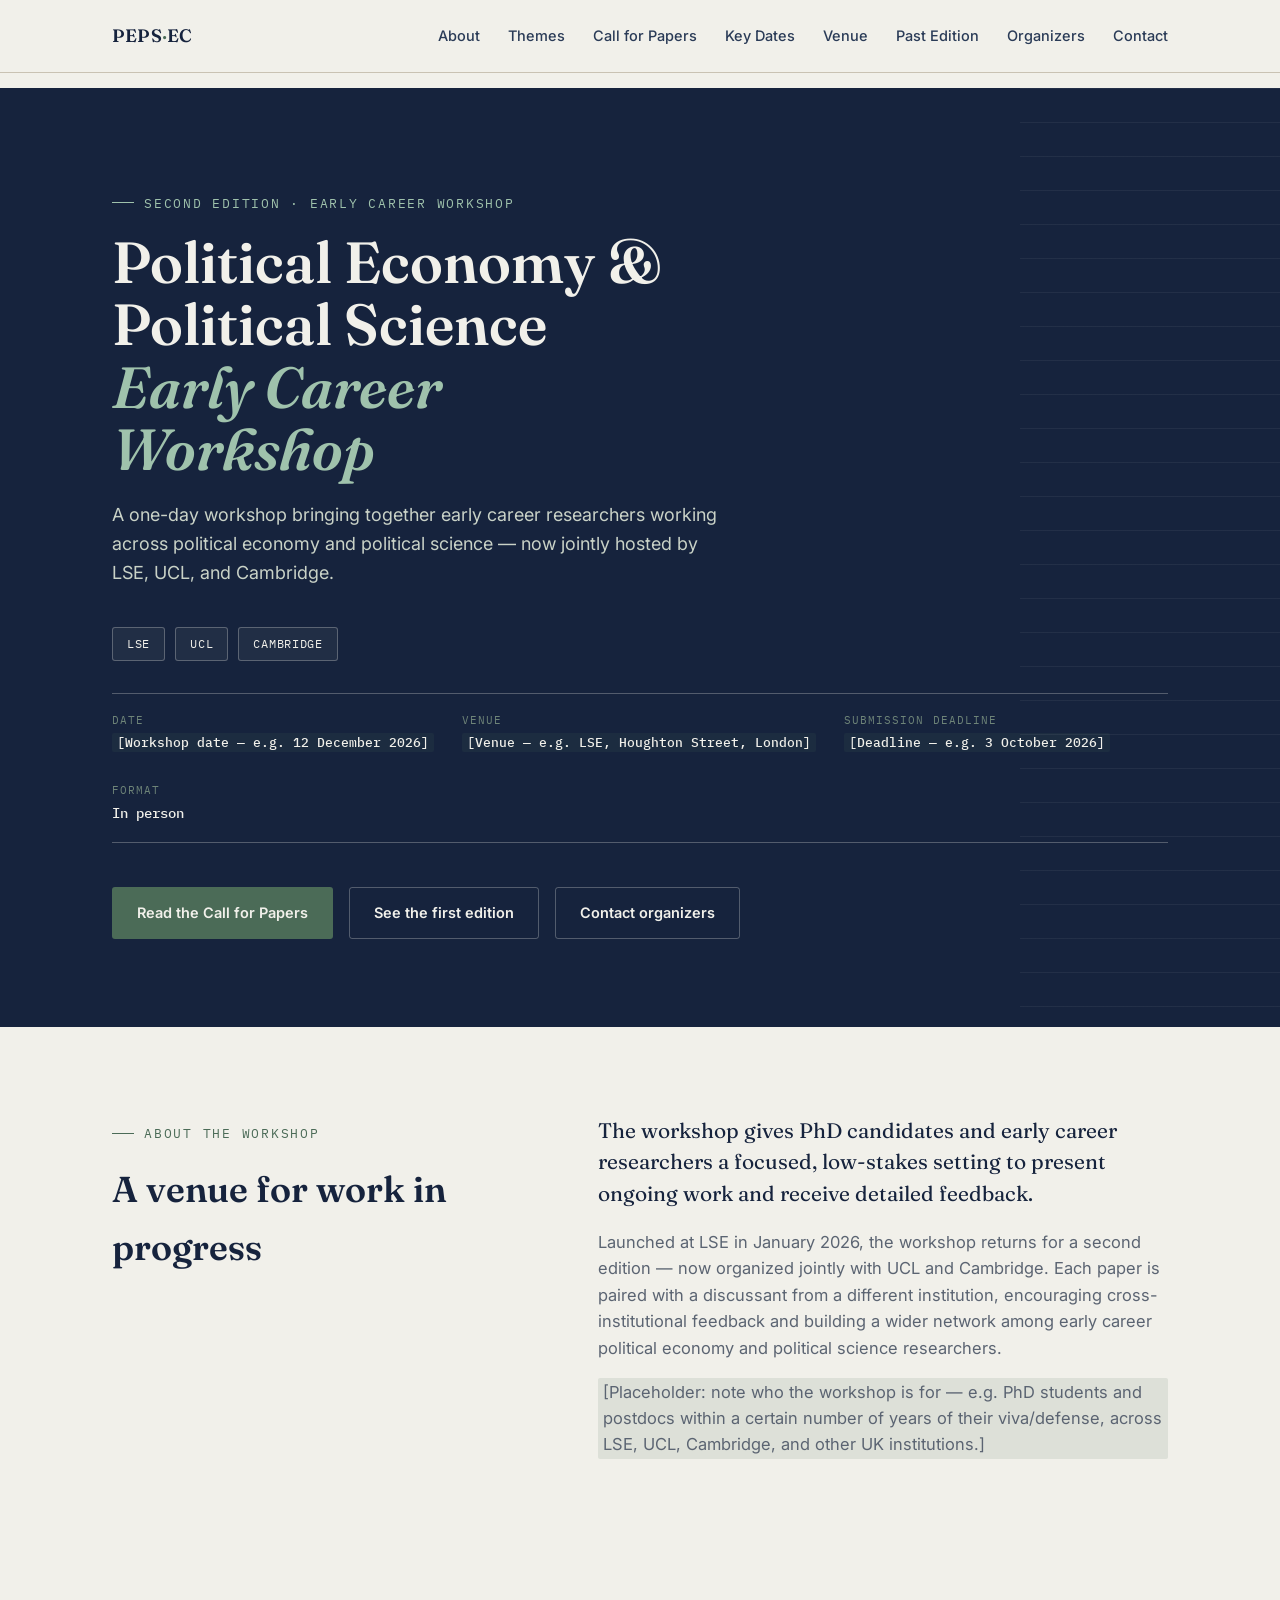
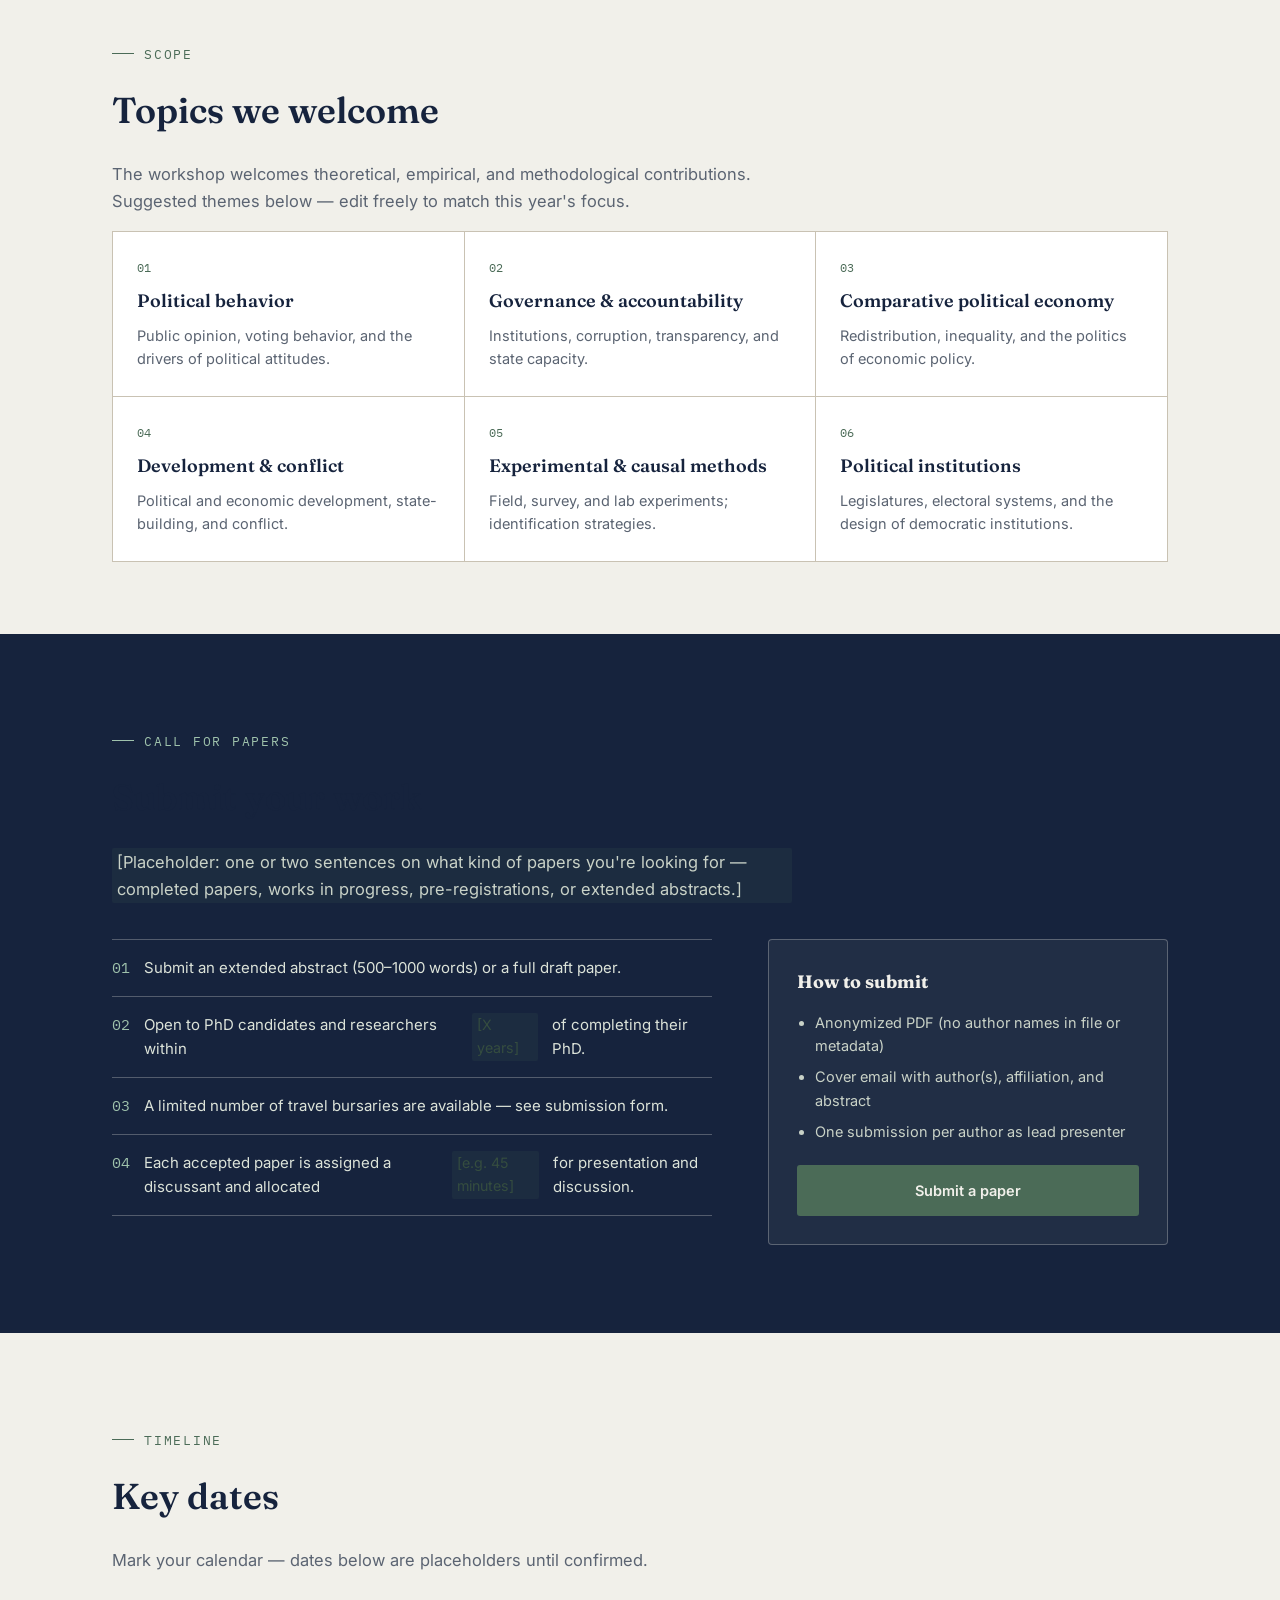
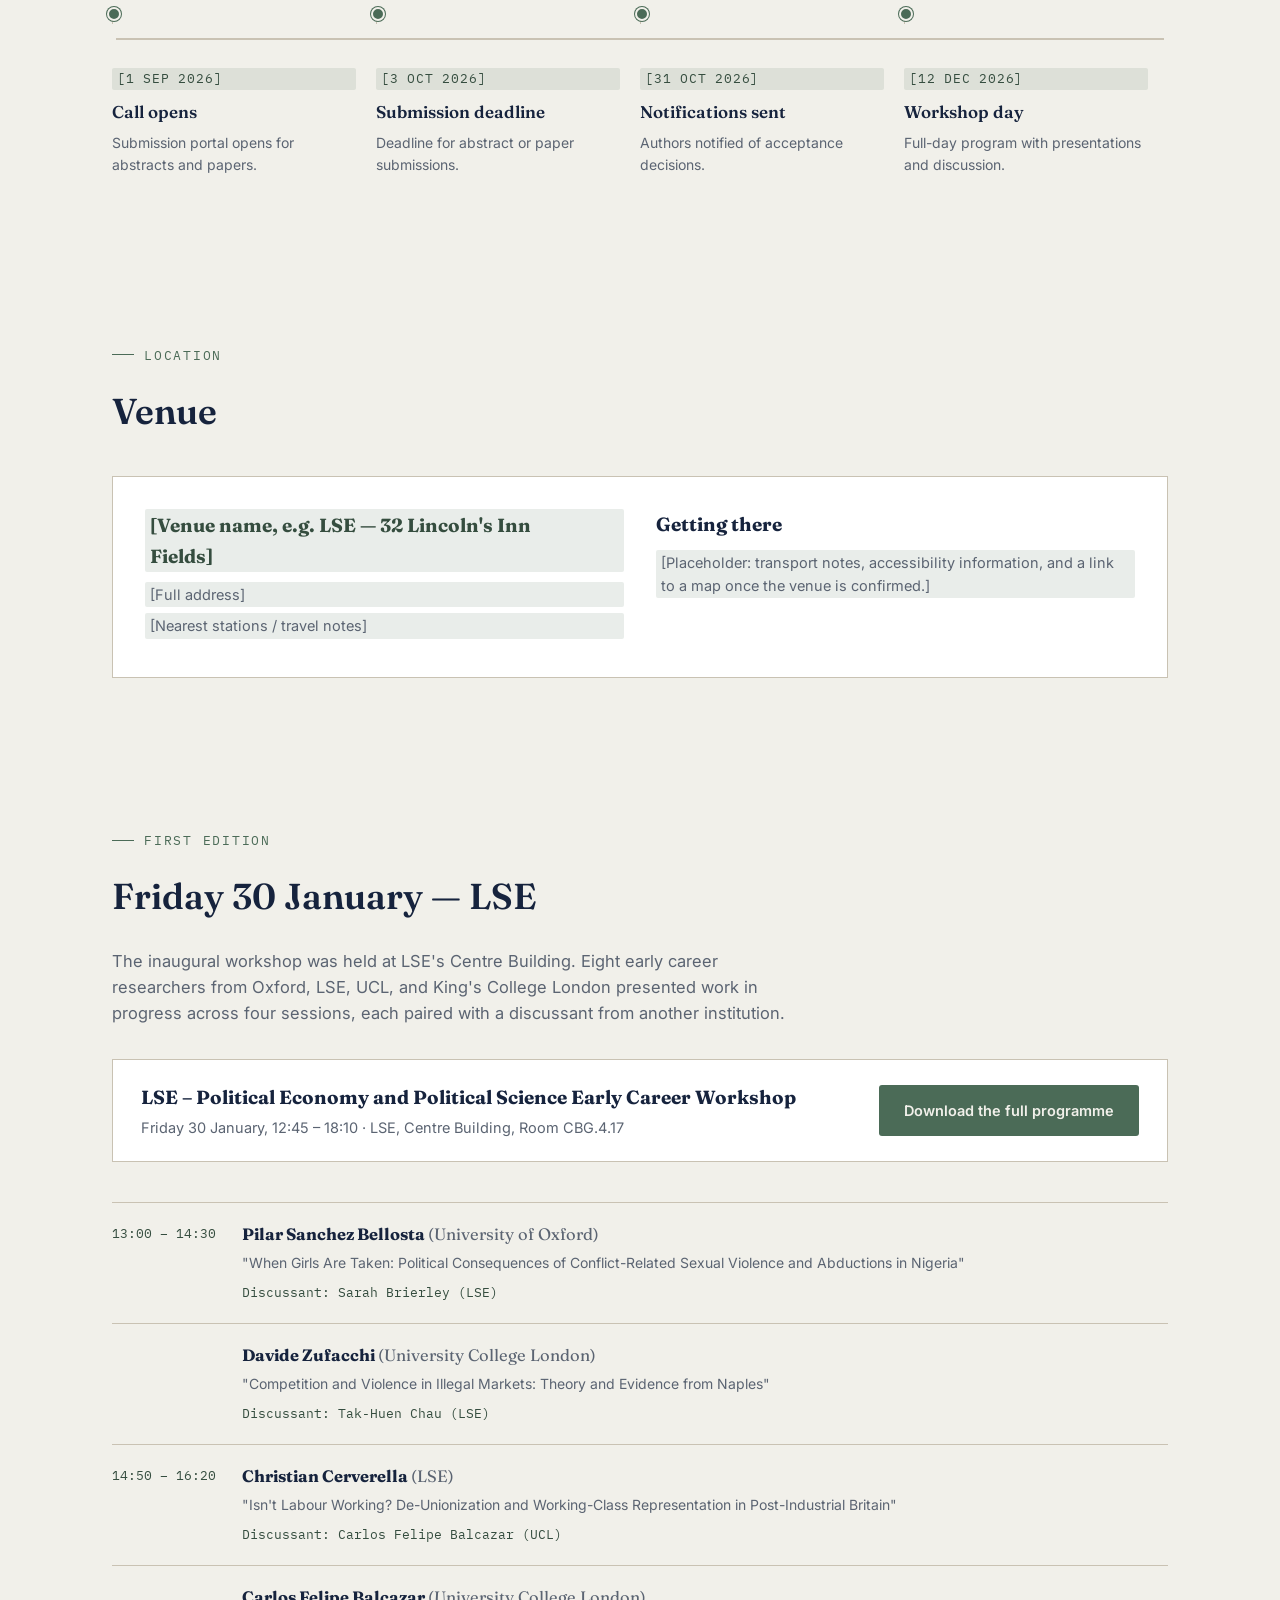
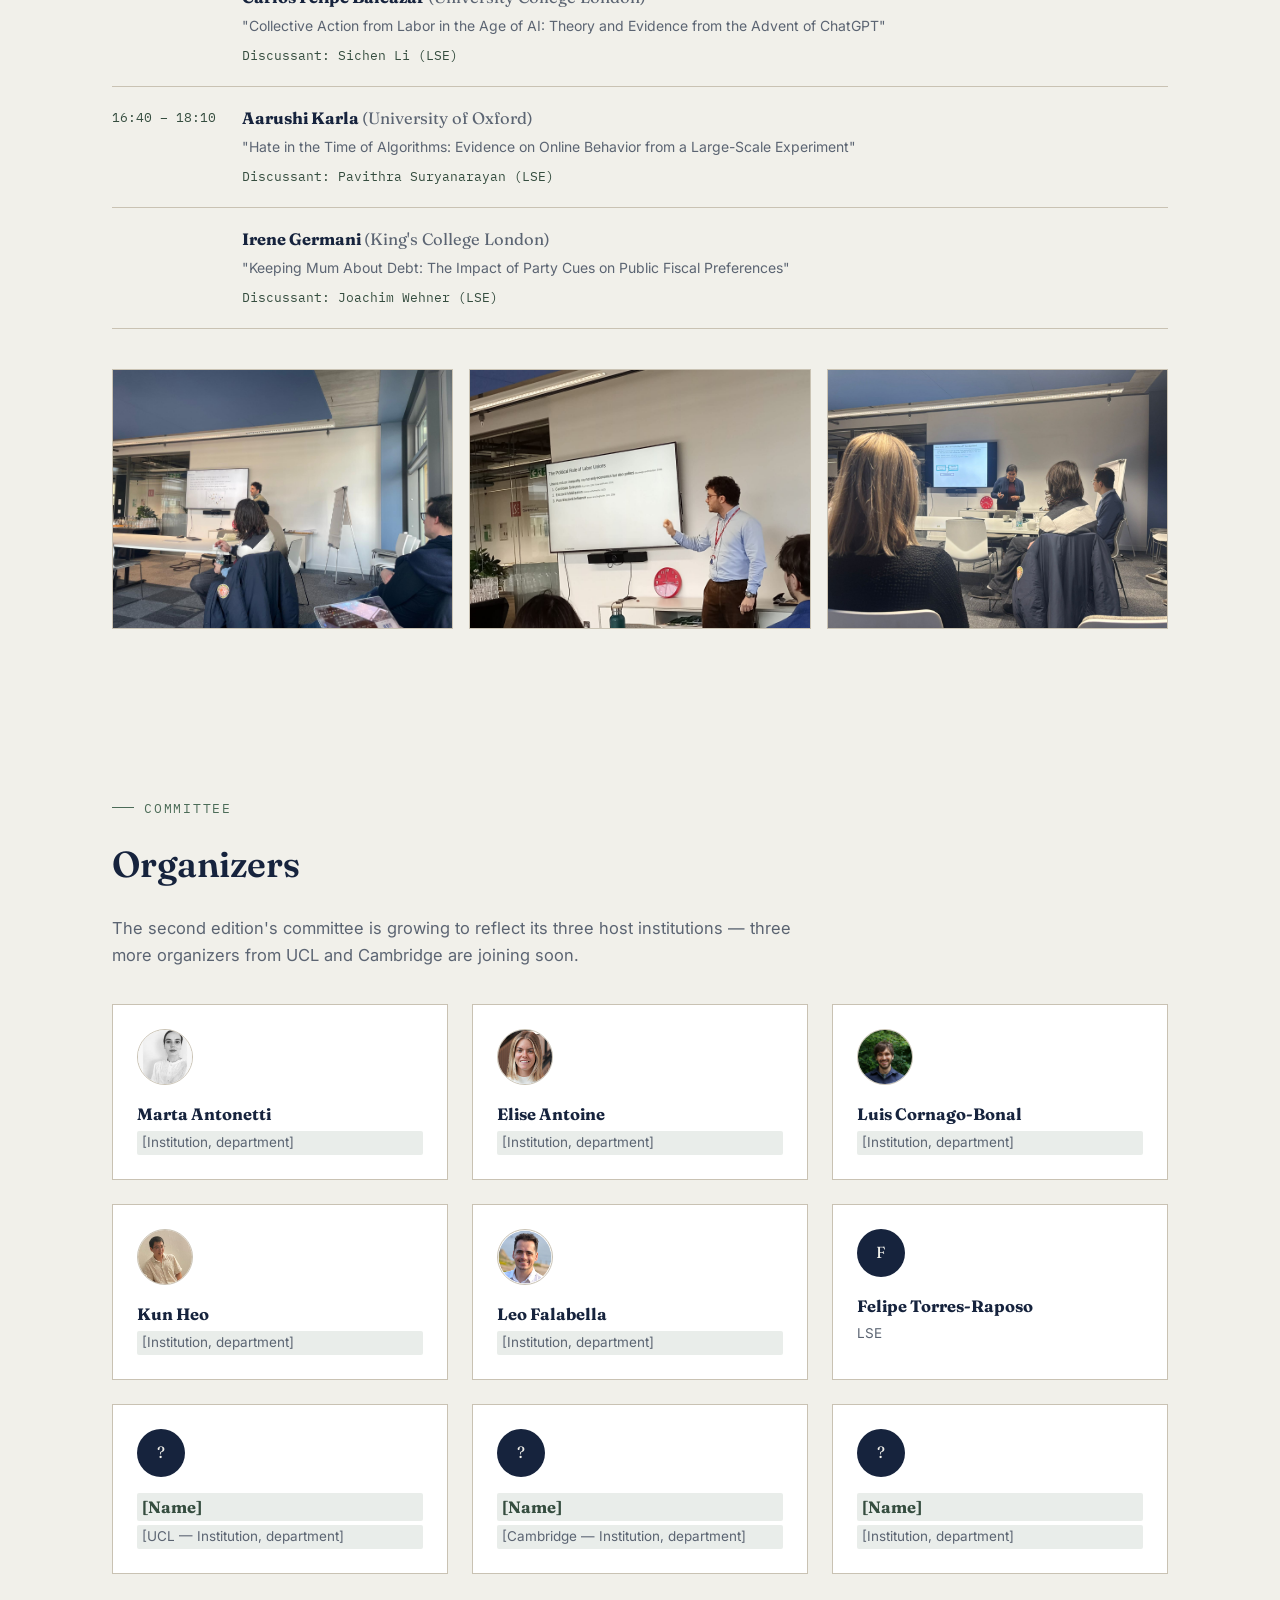
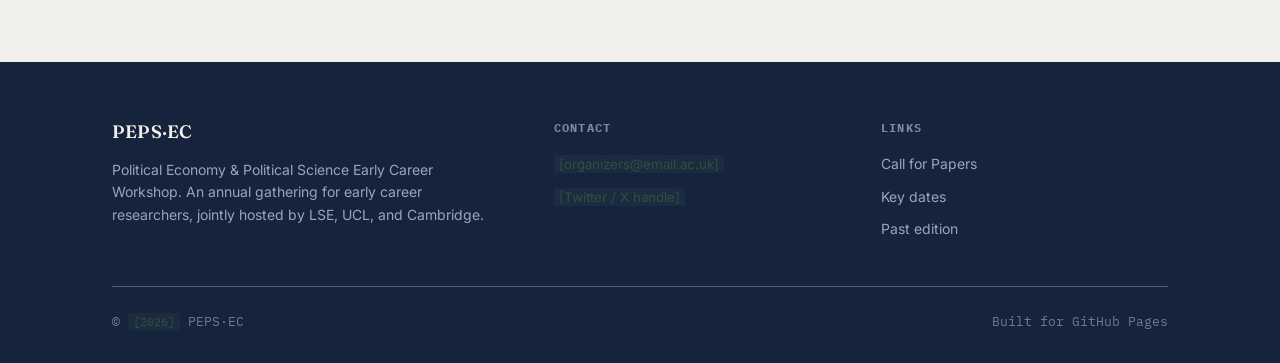
==== docs/index.html @ 3bd37320 "Add files via upload" ====
<!DOCTYPE html>
<html xmlns="http://www.w3.org/1999/xhtml" lang="en" xml:lang="en"><head>

<meta charset="utf-8">
<meta name="generator" content="quarto-1.6.39">

<meta name="viewport" content="width=device-width, initial-scale=1.0, user-scalable=yes">

<meta name="description" content="An early career workshop bringing together political economy and political science researchers, jointly hosted by LSE, UCL, and Cambridge.">

<title>PEPS·EC</title>
<style>
code{white-space: pre-wrap;}
span.smallcaps{font-variant: small-caps;}
div.columns{display: flex; gap: min(4vw, 1.5em);}
div.column{flex: auto; overflow-x: auto;}
div.hanging-indent{margin-left: 1.5em; text-indent: -1.5em;}
ul.task-list{list-style: none;}
ul.task-list li input[type="checkbox"] {
  width: 0.8em;
  margin: 0 0.8em 0.2em -1em; /* quarto-specific, see https://github.com/quarto-dev/quarto-cli/issues/4556 */ 
  vertical-align: middle;
}
.display.math{display: block; text-align: center; margin: 0.5rem auto;}
</style>


<script src="site_libs/clipboard/clipboard.min.js"></script>
<script src="site_libs/quarto-html/tabby.min.js"></script>
<script src="site_libs/quarto-html/popper.min.js"></script>
<script src="site_libs/quarto-html/tippy.umd.min.js"></script>
<script src="site_libs/quarto-html/anchor.min.js"></script>
<link href="site_libs/quarto-html/tippy.css" rel="stylesheet">
<link href="site_libs/quarto-html/light-border.css" rel="stylesheet">
<link href="site_libs/quarto-html/quarto-html-5276476b5bdb9cfe1f92c505466e0bf3.min.css" rel="stylesheet" append-hash="true" data-mode="light">
<link href="site_libs/quarto-html/quarto-syntax-highlighting-e26003cea8cd680ca0c55a263523d882.css" rel="stylesheet" id="quarto-text-highlighting-styles">
<link rel="preconnect" href="https://fonts.googleapis.com">
<link rel="preconnect" href="https://fonts.gstatic.com" crossorigin="">
<link href="https://fonts.googleapis.com/css2?family=Fraunces:ital,wght@0,500;0,600;1,500&amp;family=Inter:wght@400;500;600&amp;family=IBM+Plex+Mono:wght@400;500&amp;display=swap" rel="stylesheet">


<link rel="stylesheet" href="style.css">
</head>

<body>





<header class="site-header">
  <div class="wrap">
    <a href="#top" class="brand">PEPS<span>·</span>EC</a>
    <nav class="site-nav">
      <a href="#about">About</a>
      <a href="#themes">Themes</a>
      <a href="#cfp">Call for Papers</a>
      <a href="#dates">Key Dates</a>
      <a href="#venue">Venue</a>
      <a href="#past-edition">Past Edition</a>
      <a href="#organizers">Organizers</a>
      <a href="#contact">Contact</a>
    </nav>
  </div>
</header>

<main id="top"><header id="title-block-header" class="quarto-title-block"></header>

  <!-- ============ HERO ============ -->
  <section class="hero">
    <div class="wrap">
      <span class="eyebrow on-ink">Second Edition · Early Career Workshop</span>
      <h1>Political Economy &amp; Political Science <em>Early Career Workshop</em></h1>
      <p class="lede">A one-day workshop bringing together early career researchers working across political economy and political science — now jointly hosted by LSE, UCL, and Cambridge.</p>

      <div class="host-row">
        <span class="host-chip">LSE</span>
        <span class="host-chip">UCL</span>
        <span class="host-chip">Cambridge</span>
      </div>

      <div class="hero-meta">
        <div><span>Date</span><strong class="placeholder">[Workshop date — e.g. 12 December 2026]</strong></div>
        <div><span>Venue</span><strong class="placeholder">[Venue — e.g. LSE, Houghton Street, London]</strong></div>
        <div><span>Submission deadline</span><strong class="placeholder">[Deadline — e.g. 3 October 2026]</strong></div>
        <div><span>Format</span><strong>In person</strong></div>
      </div>

      <div class="btn-row">
        <a href="#cfp" class="btn btn-primary">Read the Call for Papers</a>
        <a href="#past-edition" class="btn btn-ghost">See the first edition</a>
        <a href="#contact" class="btn btn-ghost">Contact organizers</a>
      </div>
    </div>
  </section>

  <!-- ============ ABOUT ============ -->
  <section id="about">
    <div class="wrap two-col">
      <div>
        <span class="eyebrow">About the workshop</span>
        <h2 class="anchored">A venue for work in progress</h2>
      </div>
      <div>
        <p class="about-lead">The workshop gives PhD candidates and early career researchers a focused, low-stakes setting to present ongoing work and receive detailed feedback.</p>
        <p class="body-text">Launched at LSE in January 2026, the workshop returns for a second edition — now organized jointly with UCL and Cambridge. Each paper is paired with a discussant from a different institution, encouraging cross-institutional feedback and building a wider network among early career political economy and political science researchers.</p>
        <p class="body-text placeholder" style="margin-top:16px;">[Placeholder: note who the workshop is for — e.g. PhD students and postdocs within a certain number of years of their viva/defense, across LSE, UCL, Cambridge, and other UK institutions.]</p>
      </div>
    </div>
  </section>

  <!-- ============ THEMES ============ -->
  <section id="themes" class="section-tight">
    <div class="wrap">
      <span class="eyebrow">Scope</span>
      <h2 class="anchored">Topics we welcome</h2>
      <p class="body-text">The workshop welcomes theoretical, empirical, and methodological contributions. Suggested themes below — edit freely to match this year's focus.</p>

      <div class="theme-grid">
        <div class="theme-card">
          <span class="num">01</span>
          <h3 class="anchored">Political behavior</h3>
          <p>Public opinion, voting behavior, and the drivers of political attitudes.</p>
        </div>
        <div class="theme-card">
          <span class="num">02</span>
          <h3 class="anchored">Governance &amp; accountability</h3>
          <p>Institutions, corruption, transparency, and state capacity.</p>
        </div>
        <div class="theme-card">
          <span class="num">03</span>
          <h3 class="anchored">Comparative political economy</h3>
          <p>Redistribution, inequality, and the politics of economic policy.</p>
        </div>
        <div class="theme-card">
          <span class="num">04</span>
          <h3 class="anchored">Development &amp; conflict</h3>
          <p>Political and economic development, state-building, and conflict.</p>
        </div>
        <div class="theme-card">
          <span class="num">05</span>
          <h3 class="anchored">Experimental &amp; causal methods</h3>
          <p>Field, survey, and lab experiments; identification strategies.</p>
        </div>
        <div class="theme-card">
          <span class="num">06</span>
          <h3 class="anchored">Political institutions</h3>
          <p>Legislatures, electoral systems, and the design of democratic institutions.</p>
        </div>
      </div>
    </div>
  </section>

  <!-- ============ CALL FOR PAPERS ============ -->
  <section id="cfp" class="cfp">
    <div class="wrap">
      <span class="eyebrow on-ink">Call for Papers</span>
      <h2 class="anchored">Submit your work</h2>
      <p class="body-text placeholder">[Placeholder: one or two sentences on what kind of papers you're looking for — completed papers, works in progress, pre-registrations, or extended abstracts.]</p>

      <div class="cfp-grid">
        <ul class="cfp-list">
          <li><span class="mark">01</span> Submit an extended abstract (500–1000 words) or a full draft paper.</li>
          <li><span class="mark">02</span> Open to PhD candidates and researchers within <span class="placeholder">[X years]</span> of completing their PhD.</li>
          <li><span class="mark">03</span> A limited number of travel bursaries are available — see submission form.</li>
          <li><span class="mark">04</span> Each accepted paper is assigned a discussant and allocated <span class="placeholder">[e.g. 45 minutes]</span> for presentation and discussion.</li>
        </ul>

        <div class="cfp-card">
          <h3 class="anchored">How to submit</h3>
          <ul>
            <li>Anonymized PDF (no author names in file or metadata)</li>
            <li>Cover email with author(s), affiliation, and abstract</li>
            <li>One submission per author as lead presenter</li>
          </ul>
          <a href="#contact" class="btn btn-primary" style="width:100%; justify-content:center;">Submit a paper</a>
        </div>
      </div>
    </div>
  </section>

  <!-- ============ KEY DATES (signature ledger element) ============ -->
  <section id="dates">
    <div class="wrap">
      <span class="eyebrow">Timeline</span>
      <h2 class="anchored">Key dates</h2>
      <p class="body-text">Mark your calendar — dates below are placeholders until confirmed.</p>

      <div class="ruler">
        <div class="ruler-line"></div>
        <div class="ruler-track">
          <div class="ruler-item">
            <span class="date placeholder">[1 Sep 2026]</span>
            <h4 class="anchored">Call opens</h4>
            <p>Submission portal opens for abstracts and papers.</p>
          </div>
          <div class="ruler-item">
            <span class="date placeholder">[3 Oct 2026]</span>
            <h4 class="anchored">Submission deadline</h4>
            <p>Deadline for abstract or paper submissions.</p>
          </div>
          <div class="ruler-item">
            <span class="date placeholder">[31 Oct 2026]</span>
            <h4 class="anchored">Notifications sent</h4>
            <p>Authors notified of acceptance decisions.</p>
          </div>
          <div class="ruler-item">
            <span class="date placeholder">[12 Dec 2026]</span>
            <h4 class="anchored">Workshop day</h4>
            <p>Full-day program with presentations and discussion.</p>
          </div>
        </div>
      </div>
    </div>
  </section>

  <!-- ============ VENUE ============ -->
  <section id="venue" class="section-tight">
    <div class="wrap">
      <span class="eyebrow">Location</span>
      <h2 class="anchored">Venue</h2>
      <div class="venue-box">
        <div>
          <h3 class="placeholder anchored">[Venue name, e.g. LSE — 32 Lincoln's Inn Fields]</h3>
          <p class="placeholder">[Full address]</p>
          <p class="placeholder">[Nearest stations / travel notes]</p>
        </div>
        <div>
          <h3 class="anchored">Getting there</h3>
          <p class="placeholder">[Placeholder: transport notes, accessibility information, and a link to a map once the venue is confirmed.]</p>
        </div>
      </div>
    </div>
  </section>

  <!-- ============ PAST EDITION ============ -->
  <section id="past-edition" class="section-tight">
    <div class="wrap">
      <span class="eyebrow">First Edition</span>
      <h2 class="anchored">Friday 30 January — LSE</h2>
      <p class="body-text">The inaugural workshop was held at LSE's Centre Building. Eight early career researchers from Oxford, LSE, UCL, and King's College London presented work in progress across four sessions, each paired with a discussant from another institution.</p>

      <div class="edition-banner" style="margin-top:32px;">
        <div>
          <h3 class="anchored">LSE – Political Economy and Political Science Early Career Workshop</h3>
          <p>Friday 30 January, 12:45 – 18:10 · LSE, Centre Building, Room CBG.4.17</p>
        </div>
        <a href="images/first-edition-programme.pdf" class="btn btn-primary" target="_blank" rel="noopener">Download the full programme</a>
      </div>

      <ul class="programme-list">
        <li>
          <span class="slot">13:00 – 14:30</span>
          <div class="talk">
            <h4 class="anchored">Pilar Sanchez Bellosta <span style="font-weight:400; color:var(--slate);">(University of Oxford)</span></h4>
            <p>"When Girls Are Taken: Political Consequences of Conflict-Related Sexual Violence and Abductions in Nigeria"</p>
            <span class="discussant">Discussant: Sarah Brierley (LSE)</span>
          </div>
        </li>
        <li>
          <span class="slot"></span>
          <div class="talk">
            <h4 class="anchored">Davide Zufacchi <span style="font-weight:400; color:var(--slate);">(University College London)</span></h4>
            <p>"Competition and Violence in Illegal Markets: Theory and Evidence from Naples"</p>
            <span class="discussant">Discussant: Tak-Huen Chau (LSE)</span>
          </div>
        </li>
        <li>
          <span class="slot">14:50 – 16:20</span>
          <div class="talk">
            <h4 class="anchored">Christian Cerverella <span style="font-weight:400; color:var(--slate);">(LSE)</span></h4>
            <p>"Isn't Labour Working? De-Unionization and Working-Class Representation in Post-Industrial Britain"</p>
            <span class="discussant">Discussant: Carlos Felipe Balcazar (UCL)</span>
          </div>
        </li>
        <li>
          <span class="slot"></span>
          <div class="talk">
            <h4 class="anchored">Carlos Felipe Balcazar <span style="font-weight:400; color:var(--slate);">(University College London)</span></h4>
            <p>"Collective Action from Labor in the Age of AI: Theory and Evidence from the Advent of ChatGPT"</p>
            <span class="discussant">Discussant: Sichen Li (LSE)</span>
          </div>
        </li>
        <li>
          <span class="slot">16:40 – 18:10</span>
          <div class="talk">
            <h4 class="anchored">Aarushi Karla <span style="font-weight:400; color:var(--slate);">(University of Oxford)</span></h4>
            <p>"Hate in the Time of Algorithms: Evidence on Online Behavior from a Large-Scale Experiment"</p>
            <span class="discussant">Discussant: Pavithra Suryanarayan (LSE)</span>
          </div>
        </li>
        <li>
          <span class="slot"></span>
          <div class="talk">
            <h4 class="anchored">Irene Germani <span style="font-weight:400; color:var(--slate);">(King's College London)</span></h4>
            <p>"Keeping Mum About Debt: The Impact of Party Cues on Public Fiscal Preferences"</p>
            <span class="discussant">Discussant: Joachim Wehner (LSE)</span>
          </div>
        </li>
      </ul>

      <div class="gallery-grid">
        <img src="images/edition1-photo1.jpg" alt="Presentation at the first edition of the workshop">
        <img src="images/edition1-photo2.jpg" alt="Discussion during a paper session at the first edition">
        <img src="images/edition1-photo3.jpg" alt="Speaker presenting research at the first edition">
      </div>
    </div>
  </section>

  <!-- ============ ORGANIZERS ============ -->
  <section id="organizers">
    <div class="wrap">
      <span class="eyebrow">Committee</span>
      <h2 class="anchored">Organizers</h2>
      <p class="body-text">The second edition's committee is growing to reflect its three host institutions — three more organizers from UCL and Cambridge are joining soon.</p>
      <div class="card-grid">
        <div class="person-card">
          <img class="avatar-photo" src="images/marta-antonetti.jpeg" alt="Marta Antonetti">
          <h4 class="anchored">Marta Antonetti</h4>
          <p class="placeholder">[Institution, department]</p>
        </div>
        <div class="person-card">
          <img class="avatar-photo" src="images/elise-antoine.jpg" alt="Elise Antoine">
          <h4 class="anchored">Elise Antoine</h4>
          <p class="placeholder">[Institution, department]</p>
        </div>
        <div class="person-card">
          <img class="avatar-photo" src="images/luis-cornago-bonal.jpeg" alt="Luis Cornago-Bonal">
          <h4 class="anchored">Luis Cornago-Bonal</h4>
          <p class="placeholder">[Institution, department]</p>
        </div>
        <div class="person-card">
          <img class="avatar-photo" src="images/kun-heo.jpg" alt="Kun Heo">
          <h4 class="anchored">Kun Heo</h4>
          <p class="placeholder">[Institution, department]</p>
        </div>
        <div class="person-card">
          <img class="avatar-photo" src="images/leo-falabella.png" alt="Leo Falabella">
          <h4 class="anchored">Leo Falabella</h4>
          <p class="placeholder">[Institution, department]</p>
        </div>
        <div class="person-card">
          <div class="avatar">F</div>
          <h4 class="anchored">Felipe Torres-Raposo</h4>
          <p>LSE</p>
        </div>
        <div class="person-card">
          <div class="avatar">?</div>
          <h4 class="placeholder anchored">[Name]</h4>
          <p class="placeholder">[UCL — Institution, department]</p>
        </div>
        <div class="person-card">
          <div class="avatar">?</div>
          <h4 class="placeholder anchored">[Name]</h4>
          <p class="placeholder">[Cambridge — Institution, department]</p>
        </div>
        <div class="person-card">
          <div class="avatar">?</div>
          <h4 class="placeholder anchored">[Name]</h4>
          <p class="placeholder">[Institution, department]</p>
        </div>
      </div>
    </div>
  </section>

</main>

<footer id="contact">
  <div class="wrap">
    <div class="footer-grid">
      <div>
        <span class="brand">PEPS·EC</span>
        <p>Political Economy &amp; Political Science Early Career Workshop. An annual gathering for early career researchers, jointly hosted by LSE, UCL, and Cambridge.</p>
      </div>
      <div>
        <h5 class="anchored">Contact</h5>
        <ul>
          <li><a href="mailto:placeholder@example.ac.uk" class="placeholder">[organizers@email.ac.uk]</a></li>
          <li><a href="#" class="placeholder">[Twitter / X handle]</a></li>
        </ul>
      </div>
      <div>
        <h5 class="anchored">Links</h5>
        <ul>
          <li><a href="#cfp">Call for Papers</a></li>
          <li><a href="#dates">Key dates</a></li>
          <li><a href="#past-edition">Past edition</a></li>
        </ul>
      </div>
    </div>
    <div class="footer-bottom">
      <span>© <span class="placeholder">[2026]</span> PEPS·EC</span>
      <span>Built for GitHub Pages</span>
    </div>
  </div>
</footer>


<script id="quarto-html-after-body" type="application/javascript">
window.document.addEventListener("DOMContentLoaded", function (event) {
  const toggleBodyColorMode = (bsSheetEl) => {
    const mode = bsSheetEl.getAttribute("data-mode");
    const bodyEl = window.document.querySelector("body");
    if (mode === "dark") {
      bodyEl.classList.add("quarto-dark");
      bodyEl.classList.remove("quarto-light");
    } else {
      bodyEl.classList.add("quarto-light");
      bodyEl.classList.remove("quarto-dark");
    }
  }
  const toggleBodyColorPrimary = () => {
    const bsSheetEl = window.document.querySelector("link#quarto-bootstrap");
    if (bsSheetEl) {
      toggleBodyColorMode(bsSheetEl);
    }
  }
  toggleBodyColorPrimary();  
  const tabsets =  window.document.querySelectorAll(".panel-tabset-tabby")
  tabsets.forEach(function(tabset) {
    const tabby = new Tabby('#' + tabset.id);
  });
  const icon = "";
  const anchorJS = new window.AnchorJS();
  anchorJS.options = {
    placement: 'right',
    icon: icon
  };
  anchorJS.add('.anchored');
  const isCodeAnnotation = (el) => {
    for (const clz of el.classList) {
      if (clz.startsWith('code-annotation-')) {                     
        return true;
      }
    }
    return false;
  }
  const onCopySuccess = function(e) {
    // button target
    const button = e.trigger;
    // don't keep focus
    button.blur();
    // flash "checked"
    button.classList.add('code-copy-button-checked');
    var currentTitle = button.getAttribute("title");
    button.setAttribute("title", "Copied!");
    let tooltip;
    if (window.bootstrap) {
      button.setAttribute("data-bs-toggle", "tooltip");
      button.setAttribute("data-bs-placement", "left");
      button.setAttribute("data-bs-title", "Copied!");
      tooltip = new bootstrap.Tooltip(button, 
        { trigger: "manual", 
          customClass: "code-copy-button-tooltip",
          offset: [0, -8]});
      tooltip.show();    
    }
    setTimeout(function() {
      if (tooltip) {
        tooltip.hide();
        button.removeAttribute("data-bs-title");
        button.removeAttribute("data-bs-toggle");
        button.removeAttribute("data-bs-placement");
      }
      button.setAttribute("title", currentTitle);
      button.classList.remove('code-copy-button-checked');
    }, 1000);
    // clear code selection
    e.clearSelection();
  }
  const getTextToCopy = function(trigger) {
      const codeEl = trigger.previousElementSibling.cloneNode(true);
      for (const childEl of codeEl.children) {
        if (isCodeAnnotation(childEl)) {
          childEl.remove();
        }
      }
      return codeEl.innerText;
  }
  const clipboard = new window.ClipboardJS('.code-copy-button:not([data-in-quarto-modal])', {
    text: getTextToCopy
  });
  clipboard.on('success', onCopySuccess);
  if (window.document.getElementById('quarto-embedded-source-code-modal')) {
    const clipboardModal = new window.ClipboardJS('.code-copy-button[data-in-quarto-modal]', {
      text: getTextToCopy,
      container: window.document.getElementById('quarto-embedded-source-code-modal')
    });
    clipboardModal.on('success', onCopySuccess);
  }
    var localhostRegex = new RegExp(/^(?:http|https):\/\/localhost\:?[0-9]*\//);
    var mailtoRegex = new RegExp(/^mailto:/);
      var filterRegex = new RegExp('/' + window.location.host + '/');
    var isInternal = (href) => {
        return filterRegex.test(href) || localhostRegex.test(href) || mailtoRegex.test(href);
    }
    // Inspect non-navigation links and adorn them if external
 	var links = window.document.querySelectorAll('a[href]:not(.nav-link):not(.navbar-brand):not(.toc-action):not(.sidebar-link):not(.sidebar-item-toggle):not(.pagination-link):not(.no-external):not([aria-hidden]):not(.dropdown-item):not(.quarto-navigation-tool):not(.about-link)');
    for (var i=0; i<links.length; i++) {
      const link = links[i];
      if (!isInternal(link.href)) {
        // undo the damage that might have been done by quarto-nav.js in the case of
        // links that we want to consider external
        if (link.dataset.originalHref !== undefined) {
          link.href = link.dataset.originalHref;
        }
      }
    }
  function tippyHover(el, contentFn, onTriggerFn, onUntriggerFn) {
    const config = {
      allowHTML: true,
      maxWidth: 500,
      delay: 100,
      arrow: false,
      appendTo: function(el) {
          return el.parentElement;
      },
      interactive: true,
      interactiveBorder: 10,
      theme: 'light-border',
      placement: 'bottom-start',
    };
    if (contentFn) {
      config.content = contentFn;
    }
    if (onTriggerFn) {
      config.onTrigger = onTriggerFn;
    }
    if (onUntriggerFn) {
      config.onUntrigger = onUntriggerFn;
    }
    window.tippy(el, config); 
  }
  const noterefs = window.document.querySelectorAll('a[role="doc-noteref"]');
  for (var i=0; i<noterefs.length; i++) {
    const ref = noterefs[i];
    tippyHover(ref, function() {
      // use id or data attribute instead here
      let href = ref.getAttribute('data-footnote-href') || ref.getAttribute('href');
      try { href = new URL(href).hash; } catch {}
      const id = href.replace(/^#\/?/, "");
      const note = window.document.getElementById(id);
      if (note) {
        return note.innerHTML;
      } else {
        return "";
      }
    });
  }
  const xrefs = window.document.querySelectorAll('a.quarto-xref');
  const processXRef = (id, note) => {
    // Strip column container classes
    const stripColumnClz = (el) => {
      el.classList.remove("page-full", "page-columns");
      if (el.children) {
        for (const child of el.children) {
          stripColumnClz(child);
        }
      }
    }
    stripColumnClz(note)
    if (id === null || id.startsWith('sec-')) {
      // Special case sections, only their first couple elements
      const container = document.createElement("div");
      if (note.children && note.children.length > 2) {
        container.appendChild(note.children[0].cloneNode(true));
        for (let i = 1; i < note.children.length; i++) {
          const child = note.children[i];
          if (child.tagName === "P" && child.innerText === "") {
            continue;
          } else {
            container.appendChild(child.cloneNode(true));
            break;
          }
        }
        if (window.Quarto?.typesetMath) {
          window.Quarto.typesetMath(container);
        }
        return container.innerHTML
      } else {
        if (window.Quarto?.typesetMath) {
          window.Quarto.typesetMath(note);
        }
        return note.innerHTML;
      }
    } else {
      // Remove any anchor links if they are present
      const anchorLink = note.querySelector('a.anchorjs-link');
      if (anchorLink) {
        anchorLink.remove();
      }
      if (window.Quarto?.typesetMath) {
        window.Quarto.typesetMath(note);
      }
      if (note.classList.contains("callout")) {
        return note.outerHTML;
      } else {
        return note.innerHTML;
      }
    }
  }
  for (var i=0; i<xrefs.length; i++) {
    const xref = xrefs[i];
    tippyHover(xref, undefined, function(instance) {
      instance.disable();
      let url = xref.getAttribute('href');
      let hash = undefined; 
      if (url.startsWith('#')) {
        hash = url;
      } else {
        try { hash = new URL(url).hash; } catch {}
      }
      if (hash) {
        const id = hash.replace(/^#\/?/, "");
        const note = window.document.getElementById(id);
        if (note !== null) {
          try {
            const html = processXRef(id, note.cloneNode(true));
            instance.setContent(html);
          } finally {
            instance.enable();
            instance.show();
          }
        } else {
          // See if we can fetch this
          fetch(url.split('#')[0])
          .then(res => res.text())
          .then(html => {
            const parser = new DOMParser();
            const htmlDoc = parser.parseFromString(html, "text/html");
            const note = htmlDoc.getElementById(id);
            if (note !== null) {
              const html = processXRef(id, note);
              instance.setContent(html);
            } 
          }).finally(() => {
            instance.enable();
            instance.show();
          });
        }
      } else {
        // See if we can fetch a full url (with no hash to target)
        // This is a special case and we should probably do some content thinning / targeting
        fetch(url)
        .then(res => res.text())
        .then(html => {
          const parser = new DOMParser();
          const htmlDoc = parser.parseFromString(html, "text/html");
          const note = htmlDoc.querySelector('main.content');
          if (note !== null) {
            // This should only happen for chapter cross references
            // (since there is no id in the URL)
            // remove the first header
            if (note.children.length > 0 && note.children[0].tagName === "HEADER") {
              note.children[0].remove();
            }
            const html = processXRef(null, note);
            instance.setContent(html);
          } 
        }).finally(() => {
          instance.enable();
          instance.show();
        });
      }
    }, function(instance) {
    });
  }
      let selectedAnnoteEl;
      const selectorForAnnotation = ( cell, annotation) => {
        let cellAttr = 'data-code-cell="' + cell + '"';
        let lineAttr = 'data-code-annotation="' +  annotation + '"';
        const selector = 'span[' + cellAttr + '][' + lineAttr + ']';
        return selector;
      }
      const selectCodeLines = (annoteEl) => {
        const doc = window.document;
        const targetCell = annoteEl.getAttribute("data-target-cell");
        const targetAnnotation = annoteEl.getAttribute("data-target-annotation");
        const annoteSpan = window.document.querySelector(selectorForAnnotation(targetCell, targetAnnotation));
        const lines = annoteSpan.getAttribute("data-code-lines").split(",");
        const lineIds = lines.map((line) => {
          return targetCell + "-" + line;
        })
        let top = null;
        let height = null;
        let parent = null;
        if (lineIds.length > 0) {
            //compute the position of the single el (top and bottom and make a div)
            const el = window.document.getElementById(lineIds[0]);
            top = el.offsetTop;
            height = el.offsetHeight;
            parent = el.parentElement.parentElement;
          if (lineIds.length > 1) {
            const lastEl = window.document.getElementById(lineIds[lineIds.length - 1]);
            const bottom = lastEl.offsetTop + lastEl.offsetHeight;
            height = bottom - top;
          }
          if (top !== null && height !== null && parent !== null) {
            // cook up a div (if necessary) and position it 
            let div = window.document.getElementById("code-annotation-line-highlight");
            if (div === null) {
              div = window.document.createElement("div");
              div.setAttribute("id", "code-annotation-line-highlight");
              div.style.position = 'absolute';
              parent.appendChild(div);
            }
            div.style.top = top - 2 + "px";
            div.style.height = height + 4 + "px";
            div.style.left = 0;
            let gutterDiv = window.document.getElementById("code-annotation-line-highlight-gutter");
            if (gutterDiv === null) {
              gutterDiv = window.document.createElement("div");
              gutterDiv.setAttribute("id", "code-annotation-line-highlight-gutter");
              gutterDiv.style.position = 'absolute';
              const codeCell = window.document.getElementById(targetCell);
              const gutter = codeCell.querySelector('.code-annotation-gutter');
              gutter.appendChild(gutterDiv);
            }
            gutterDiv.style.top = top - 2 + "px";
            gutterDiv.style.height = height + 4 + "px";
          }
          selectedAnnoteEl = annoteEl;
        }
      };
      const unselectCodeLines = () => {
        const elementsIds = ["code-annotation-line-highlight", "code-annotation-line-highlight-gutter"];
        elementsIds.forEach((elId) => {
          const div = window.document.getElementById(elId);
          if (div) {
            div.remove();
          }
        });
        selectedAnnoteEl = undefined;
      };
        // Handle positioning of the toggle
    window.addEventListener(
      "resize",
      throttle(() => {
        elRect = undefined;
        if (selectedAnnoteEl) {
          selectCodeLines(selectedAnnoteEl);
        }
      }, 10)
    );
    function throttle(fn, ms) {
    let throttle = false;
    let timer;
      return (...args) => {
        if(!throttle) { // first call gets through
            fn.apply(this, args);
            throttle = true;
        } else { // all the others get throttled
            if(timer) clearTimeout(timer); // cancel #2
            timer = setTimeout(() => {
              fn.apply(this, args);
              timer = throttle = false;
            }, ms);
        }
      };
    }
      // Attach click handler to the DT
      const annoteDls = window.document.querySelectorAll('dt[data-target-cell]');
      for (const annoteDlNode of annoteDls) {
        annoteDlNode.addEventListener('click', (event) => {
          const clickedEl = event.target;
          if (clickedEl !== selectedAnnoteEl) {
            unselectCodeLines();
            const activeEl = window.document.querySelector('dt[data-target-cell].code-annotation-active');
            if (activeEl) {
              activeEl.classList.remove('code-annotation-active');
            }
            selectCodeLines(clickedEl);
            clickedEl.classList.add('code-annotation-active');
          } else {
            // Unselect the line
            unselectCodeLines();
            clickedEl.classList.remove('code-annotation-active');
          }
        });
      }
  const findCites = (el) => {
    const parentEl = el.parentElement;
    if (parentEl) {
      const cites = parentEl.dataset.cites;
      if (cites) {
        return {
          el,
          cites: cites.split(' ')
        };
      } else {
        return findCites(el.parentElement)
      }
    } else {
      return undefined;
    }
  };
  var bibliorefs = window.document.querySelectorAll('a[role="doc-biblioref"]');
  for (var i=0; i<bibliorefs.length; i++) {
    const ref = bibliorefs[i];
    const citeInfo = findCites(ref);
    if (citeInfo) {
      tippyHover(citeInfo.el, function() {
        var popup = window.document.createElement('div');
        citeInfo.cites.forEach(function(cite) {
          var citeDiv = window.document.createElement('div');
          citeDiv.classList.add('hanging-indent');
          citeDiv.classList.add('csl-entry');
          var biblioDiv = window.document.getElementById('ref-' + cite);
          if (biblioDiv) {
            citeDiv.innerHTML = biblioDiv.innerHTML;
          }
          popup.appendChild(citeDiv);
        });
        return popup.innerHTML;
      });
    }
  }
});
</script>




</body></html>
---- docs/site_libs/quarto-html/tippy.css ----
.tippy-box[data-animation=fade][data-state=hidden]{opacity:0}[data-tippy-root]{max-width:calc(100vw - 10px)}.tippy-box{position:relative;background-color:#333;color:#fff;border-radius:4px;font-size:14px;line-height:1.4;white-space:normal;outline:0;transition-property:transform,visibility,opacity}.tippy-box[data-placement^=top]>.tippy-arrow{bottom:0}.tippy-box[data-placement^=top]>.tippy-arrow:before{bottom:-7px;left:0;border-width:8px 8px 0;border-top-color:initial;transform-origin:center top}.tippy-box[data-placement^=bottom]>.tippy-arrow{top:0}.tippy-box[data-placement^=bottom]>.tippy-arrow:before{top:-7px;left:0;border-width:0 8px 8px;border-bottom-color:initial;transform-origin:center bottom}.tippy-box[data-placement^=left]>.tippy-arrow{right:0}.tippy-box[data-placement^=left]>.tippy-arrow:before{border-width:8px 0 8px 8px;border-left-color:initial;right:-7px;transform-origin:center left}.tippy-box[data-placement^=right]>.tippy-arrow{left:0}.tippy-box[data-placement^=right]>.tippy-arrow:before{left:-7px;border-width:8px 8px 8px 0;border-right-color:initial;transform-origin:center right}.tippy-box[data-inertia][data-state=visible]{transition-timing-function:cubic-bezier(.54,1.5,.38,1.11)}.tippy-arrow{width:16px;height:16px;color:#333}.tippy-arrow:before{content:"";position:absolute;border-color:transparent;border-style:solid}.tippy-content{position:relative;padding:5px 9px;z-index:1}
---- docs/site_libs/quarto-html/light-border.css ----
.tippy-box[data-theme~=light-border]{background-color:#fff;background-clip:padding-box;border:1px solid rgba(0,8,16,.15);color:#333;box-shadow:0 4px 14px -2px rgba(0,8,16,.08)}.tippy-box[data-theme~=light-border]>.tippy-backdrop{background-color:#fff}.tippy-box[data-theme~=light-border]>.tippy-arrow:after,.tippy-box[data-theme~=light-border]>.tippy-svg-arrow:after{content:"";position:absolute;z-index:-1}.tippy-box[data-theme~=light-border]>.tippy-arrow:after{border-color:transparent;border-style:solid}.tippy-box[data-theme~=light-border][data-placement^=top]>.tippy-arrow:before{border-top-color:#fff}.tippy-box[data-theme~=light-border][data-placement^=top]>.tippy-arrow:after{border-top-color:rgba(0,8,16,.2);border-width:7px 7px 0;top:17px;left:1px}.tippy-box[data-theme~=light-border][data-placement^=top]>.tippy-svg-arrow>svg{top:16px}.tippy-box[data-theme~=light-border][data-placement^=top]>.tippy-svg-arrow:after{top:17px}.tippy-box[data-theme~=light-border][data-placement^=bottom]>.tippy-arrow:before{border-bottom-color:#fff;bottom:16px}.tippy-box[data-theme~=light-border][data-placement^=bottom]>.tippy-arrow:after{border-bottom-color:rgba(0,8,16,.2);border-width:0 7px 7px;bottom:17px;left:1px}.tippy-box[data-theme~=light-border][data-placement^=bottom]>.tippy-svg-arrow>svg{bottom:16px}.tippy-box[data-theme~=light-border][data-placement^=bottom]>.tippy-svg-arrow:after{bottom:17px}.tippy-box[data-theme~=light-border][data-placement^=left]>.tippy-arrow:before{border-left-color:#fff}.tippy-box[data-theme~=light-border][data-placement^=left]>.tippy-arrow:after{border-left-color:rgba(0,8,16,.2);border-width:7px 0 7px 7px;left:17px;top:1px}.tippy-box[data-theme~=light-border][data-placement^=left]>.tippy-svg-arrow>svg{left:11px}.tippy-box[data-theme~=light-border][data-placement^=left]>.tippy-svg-arrow:after{left:12px}.tippy-box[data-theme~=light-border][data-placement^=right]>.tippy-arrow:before{border-right-color:#fff;right:16px}.tippy-box[data-theme~=light-border][data-placement^=right]>.tippy-arrow:after{border-width:7px 7px 7px 0;right:17px;top:1px;border-right-color:rgba(0,8,16,.2)}.tippy-box[data-theme~=light-border][data-placement^=right]>.tippy-svg-arrow>svg{right:11px}.tippy-box[data-theme~=light-border][data-placement^=right]>.tippy-svg-arrow:after{right:12px}.tippy-box[data-theme~=light-border]>.tippy-svg-arrow{fill:#fff}.tippy-box[data-theme~=light-border]>.tippy-svg-arrow:after{background-image:url([data-uri]);background-size:16px 6px;width:16px;height:6px}
---- docs/style.css ----
/* ============================================================
   London Political Economy & Political Science
   Early Career Workshop — stylesheet
   ============================================================ */

:root {
  --ink: #16233D;        /* primary text, header/hero bg */
  --ink-soft: #2A3B57;
  --paper: #F1F0EA;      /* page background */
  --paper-raised: #FFFFFF;
  --stamp: #4B6B57;      /* ledger-stamp green accent */
  --stamp-deep: #354D3F;
  --slate: #5B6472;      /* secondary text */
  --rule: #C9C2B3;       /* hairline rule */
  --rule-dark: rgba(241,240,234,0.28);

  --font-display: "Fraunces", "Iowan Old Style", Georgia, serif;
  --font-body: "Inter", -apple-system, BlinkMacSystemFont, sans-serif;
  --font-mono: "IBM Plex Mono", ui-monospace, Menlo, monospace;

  --max-w: 1120px;
}

* { box-sizing: border-box; }

html { scroll-behavior: smooth; }

body {
  margin: 0;
  background: var(--paper);
  color: var(--ink);
  font-family: var(--font-body);
  font-size: 17px;
  line-height: 1.6;
  -webkit-font-smoothing: antialiased;
}

img { max-width: 100%; display: block; }

a { color: inherit; }

.wrap {
  max-width: var(--max-w);
  margin: 0 auto;
  padding: 0 32px;
}

/* ---------- eyebrow / labels ---------- */
.eyebrow {
  font-family: var(--font-mono);
  font-size: 12.5px;
  letter-spacing: 0.14em;
  text-transform: uppercase;
  color: var(--stamp);
  display: inline-flex;
  align-items: center;
  gap: 10px;
  margin-bottom: 18px;
}
.eyebrow::before {
  content: "";
  width: 22px;
  height: 1px;
  background: var(--stamp);
  display: inline-block;
}
.eyebrow.on-ink { color: #9FC2AC; }
.eyebrow.on-ink::before { background: #9FC2AC; }

/* ---------- header ---------- */
.site-header {
  position: sticky;
  top: 0;
  z-index: 40;
  background: rgba(241,240,234,0.92);
  backdrop-filter: blur(6px);
  border-bottom: 1px solid var(--rule);
}
.site-header .wrap {
  display: flex;
  align-items: center;
  justify-content: space-between;
  height: 72px;
}
.brand {
  font-family: var(--font-display);
  font-weight: 600;
  font-size: 18px;
  text-decoration: none;
  color: var(--ink);
  letter-spacing: 0.01em;
}
.brand span { color: var(--stamp); }

.site-nav { display: flex; gap: 28px; }
.site-nav a {
  text-decoration: none;
  font-size: 14.5px;
  color: var(--ink-soft);
  font-weight: 500;
  position: relative;
  padding: 4px 0;
}
.site-nav a:hover { color: var(--stamp-deep); }

.nav-toggle { display: none; }

@media (max-width: 760px) {
  .site-nav { display: none; }
}

/* ---------- hero ---------- */
.hero {
  background: var(--ink);
  color: var(--paper);
  padding: 96px 0 88px;
  position: relative;
  overflow: hidden;
}
.hero::after {
  /* faint ledger rule lines in the background, right side */
  content: "";
  position: absolute;
  top: 0; bottom: 0; right: -80px;
  width: 340px;
  background-image: repeating-linear-gradient(
    to bottom,
    rgba(241,240,234,0.06) 0px,
    rgba(241,240,234,0.06) 1px,
    transparent 1px,
    transparent 34px
  );
  pointer-events: none;
}
.hero .wrap { position: relative; }

.hero h1 {
  font-family: var(--font-display);
  font-weight: 600;
  font-size: clamp(34px, 5.6vw, 58px);
  line-height: 1.08;
  margin: 0 0 20px;
  max-width: 15ch;
}
.hero h1 em {
  font-style: italic;
  color: #9FC2AC;
}

.hero .lede {
  font-size: 18px;
  color: #C9D2C7;
  max-width: 56ch;
  margin: 0 0 40px;
}

.hero-meta {
  display: flex;
  flex-wrap: wrap;
  gap: 28px;
  font-family: var(--font-mono);
  font-size: 13.5px;
  color: #A9BCB0;
  margin-bottom: 44px;
  border-top: 1px solid var(--rule-dark);
  border-bottom: 1px solid var(--rule-dark);
  padding: 18px 0;
}
.hero-meta div span {
  display: block;
  text-transform: uppercase;
  letter-spacing: 0.1em;
  font-size: 10.5px;
  color: #6E8478;
  margin-bottom: 4px;
}
.hero-meta div strong {
  color: var(--paper);
  font-weight: 500;
}

.btn-row { display: flex; gap: 16px; flex-wrap: wrap; }

.btn {
  display: inline-flex;
  align-items: center;
  gap: 8px;
  padding: 13px 24px;
  border-radius: 3px;
  font-size: 14.5px;
  font-weight: 600;
  text-decoration: none;
  border: 1px solid transparent;
  transition: transform 0.15s ease, background 0.15s ease, color 0.15s ease;
}
.btn-primary {
  background: var(--stamp);
  color: #F1F0EA;
}
.btn-primary:hover { background: #5C7F68; transform: translateY(-1px); }
.btn-ghost {
  border-color: var(--rule-dark);
  color: var(--paper);
}
.btn-ghost:hover { background: rgba(241,240,234,0.08); }

/* ---------- section shell ---------- */
section { padding: 88px 0; }
.section-tight { padding: 72px 0; }

h2 {
  font-family: var(--font-display);
  font-weight: 600;
  font-size: clamp(26px, 3.4vw, 36px);
  margin: 0 0 22px;
  color: var(--ink);
}

.section-on-ink h2 { color: var(--paper); }

p.body-text {
  color: var(--slate);
  font-size: 16.5px;
  max-width: 68ch;
}

/* ---------- about (two column) ---------- */
.two-col {
  display: grid;
  grid-template-columns: 0.85fr 1.15fr;
  gap: 64px;
  align-items: start;
}
@media (max-width: 800px) {
  .two-col { grid-template-columns: 1fr; gap: 28px; }
}

.about-lead {
  font-family: var(--font-display);
  font-size: 21px;
  line-height: 1.5;
  color: var(--ink);
  margin: 0 0 20px;
}

/* ---------- themes grid ---------- */
.theme-grid {
  display: grid;
  grid-template-columns: repeat(3, 1fr);
  gap: 1px;
  background: var(--rule);
  border: 1px solid var(--rule);
  margin-top: 8px;
}
@media (max-width: 760px) {
  .theme-grid { grid-template-columns: repeat(2, 1fr); }
}
@media (max-width: 480px) {
  .theme-grid { grid-template-columns: 1fr; }
}
.theme-card {
  background: var(--paper-raised);
  padding: 26px 24px;
}
.theme-card .num {
  font-family: var(--font-mono);
  font-size: 12px;
  color: var(--stamp);
  margin-bottom: 10px;
  display: block;
}
.theme-card h3 {
  font-family: var(--font-display);
  font-size: 18px;
  margin: 0 0 8px;
  font-weight: 600;
}
.theme-card p {
  font-size: 14.5px;
  color: var(--slate);
  margin: 0;
}

/* ---------- CFP (on ink) ---------- */
.cfp {
  background: var(--ink);
  color: var(--paper);
}
.cfp .body-text { color: #C9D2C7; }
.cfp-grid {
  display: grid;
  grid-template-columns: 1.2fr 0.8fr;
  gap: 56px;
  margin-top: 36px;
}
@media (max-width: 800px) {
  .cfp-grid { grid-template-columns: 1fr; }
}
.cfp-list {
  list-style: none;
  margin: 0;
  padding: 0;
}
.cfp-list li {
  display: flex;
  gap: 14px;
  padding: 16px 0;
  border-top: 1px solid var(--rule-dark);
  font-size: 15px;
  color: #DCE3D9;
}
.cfp-list li:last-child { border-bottom: 1px solid var(--rule-dark); }
.cfp-list li .mark {
  font-family: var(--font-mono);
  color: #9FC2AC;
  flex: none;
}

.cfp-card {
  background: rgba(241,240,234,0.05);
  border: 1px solid var(--rule-dark);
  border-radius: 4px;
  padding: 28px;
}
.cfp-card h3 {
  font-family: var(--font-display);
  font-size: 18px;
  margin: 0 0 14px;
  color: var(--paper);
}
.cfp-card ul {
  padding-left: 18px;
  margin: 0 0 22px;
  color: #C9D2C7;
  font-size: 14.5px;
}
.cfp-card li { margin-bottom: 8px; }

/* ---------- key dates: ledger ruler (signature element) ---------- */
.ruler {
  position: relative;
  margin-top: 56px;
  padding-top: 8px;
}
.ruler-line {
  position: relative;
  height: 2px;
  background: var(--rule);
  margin: 0 4px;
}
.ruler-track {
  display: grid;
  grid-template-columns: repeat(4, 1fr);
  position: relative;
}
.ruler-item {
  position: relative;
  padding-top: 28px;
  padding-right: 20px;
}
.ruler-item::before {
  /* tick mark */
  content: "";
  position: absolute;
  top: -30px;
  left: 0;
  width: 1px;
  height: 14px;
  background: var(--rule);
}
.ruler-item::after {
  /* stamp dot on the line */
  content: "";
  position: absolute;
  top: -33px;
  left: -5px;
  width: 10px;
  height: 10px;
  border-radius: 50%;
  background: var(--stamp);
  border: 2px solid var(--paper);
  box-shadow: 0 0 0 1px var(--stamp);
}
.ruler-item .date {
  font-family: var(--font-mono);
  font-size: 13px;
  color: var(--stamp-deep);
  text-transform: uppercase;
  letter-spacing: 0.06em;
  display: block;
  margin-bottom: 8px;
}
.ruler-item h4 {
  font-family: var(--font-display);
  font-size: 17px;
  margin: 0 0 6px;
  font-weight: 600;
}
.ruler-item p {
  font-size: 14px;
  color: var(--slate);
  margin: 0;
}

@media (max-width: 800px) {
  .ruler-track { grid-template-columns: 1fr; row-gap: 34px; }
  .ruler-line { display: none; }
  .ruler-item::before { top: -14px; height: 1px; width: 24px; }
  .ruler-item::after { top: -19px; left: -1px; }
}

/* ---------- venue / organizers ---------- */
.card-grid {
  display: grid;
  grid-template-columns: repeat(3, 1fr);
  gap: 24px;
  margin-top: 36px;
}
@media (max-width: 800px) {
  .card-grid { grid-template-columns: repeat(2, 1fr); }
}
@media (max-width: 560px) {
  .card-grid { grid-template-columns: 1fr; }
}
.person-card {
  background: var(--paper-raised);
  border: 1px solid var(--rule);
  padding: 24px;
}
.person-card .avatar {
  width: 48px;
  height: 48px;
  border-radius: 50%;
  background: var(--ink);
  color: var(--paper);
  display: flex;
  align-items: center;
  justify-content: center;
  font-family: var(--font-display);
  font-size: 16px;
  margin-bottom: 16px;
}
.person-card .avatar-photo {
  width: 56px;
  height: 56px;
  border-radius: 50%;
  object-fit: cover;
  margin-bottom: 16px;
  border: 1px solid var(--rule);
}
.person-card .inst-tag {
  display: inline-block;
  font-family: var(--font-mono);
  font-size: 11px;
  letter-spacing: 0.05em;
  text-transform: uppercase;
  color: var(--stamp-deep);
  background: rgba(75,107,87,0.1);
  padding: 2px 8px;
  border-radius: 2px;
  margin-top: 8px;
}
.person-card h4 {
  font-family: var(--font-display);
  font-size: 16.5px;
  margin: 0 0 4px;
}
.person-card p {
  font-size: 13.5px;
  color: var(--slate);
  margin: 0;
}

.venue-box {
  margin-top: 36px;
  border: 1px solid var(--rule);
  background: var(--paper-raised);
  padding: 32px;
  display: grid;
  grid-template-columns: 1fr 1fr;
  gap: 32px;
}
@media (max-width: 700px) {
  .venue-box { grid-template-columns: 1fr; }
}
.venue-box h3 {
  font-family: var(--font-display);
  font-size: 19px;
  margin: 0 0 10px;
}
.venue-box p { color: var(--slate); font-size: 14.5px; margin: 0 0 6px; }

/* ---------- host institutions (hero) ---------- */
.host-row {
  display: flex;
  flex-wrap: wrap;
  gap: 10px;
  margin-bottom: 32px;
}
.host-chip {
  font-family: var(--font-mono);
  font-size: 12px;
  letter-spacing: 0.06em;
  text-transform: uppercase;
  color: var(--paper);
  border: 1px solid var(--rule-dark);
  padding: 6px 14px;
  border-radius: 3px;
  background: rgba(241,240,234,0.05);
}

/* ---------- past edition ---------- */
.edition-banner {
  display: flex;
  align-items: center;
  justify-content: space-between;
  flex-wrap: wrap;
  gap: 16px;
  background: var(--paper-raised);
  border: 1px solid var(--rule);
  padding: 22px 28px;
  margin-bottom: 40px;
}
.edition-banner h3 {
  font-family: var(--font-display);
  font-size: 19px;
  margin: 0 0 4px;
}
.edition-banner p {
  margin: 0;
  color: var(--slate);
  font-size: 14.5px;
}

.programme-list {
  list-style: none;
  margin: 0 0 40px;
  padding: 0;
  border-top: 1px solid var(--rule);
}
.programme-list li {
  display: grid;
  grid-template-columns: 110px 1fr;
  gap: 20px;
  padding: 18px 0;
  border-bottom: 1px solid var(--rule);
}
@media (max-width: 640px) {
  .programme-list li { grid-template-columns: 1fr; gap: 4px; }
}
.programme-list .slot {
  font-family: var(--font-mono);
  font-size: 12.5px;
  color: var(--stamp-deep);
  padding-top: 2px;
}
.programme-list .talk h4 {
  font-family: var(--font-display);
  font-size: 16.5px;
  margin: 0 0 4px;
}
.programme-list .talk p {
  font-size: 14px;
  color: var(--slate);
  margin: 0 0 4px;
}
.programme-list .talk .discussant {
  font-size: 13px;
  color: var(--stamp-deep);
  font-family: var(--font-mono);
}

.gallery-grid {
  display: grid;
  grid-template-columns: repeat(3, 1fr);
  gap: 16px;
  margin-top: 36px;
}
@media (max-width: 700px) {
  .gallery-grid { grid-template-columns: 1fr; }
}
.gallery-grid img {
  width: 100%;
  height: 260px;
  object-fit: cover;
  border: 1px solid var(--rule);
}

/* ---------- footer ---------- */
footer {
  background: var(--ink);
  color: #9AA6B5;
  padding: 56px 0 32px;
}
.footer-grid {
  display: grid;
  grid-template-columns: 1.4fr 1fr 1fr;
  gap: 40px;
  padding-bottom: 36px;
  border-bottom: 1px solid var(--rule-dark);
}
@media (max-width: 700px) {
  .footer-grid { grid-template-columns: 1fr; gap: 28px; }
}
footer h5 {
  font-family: var(--font-mono);
  font-size: 12px;
  letter-spacing: 0.1em;
  text-transform: uppercase;
  color: #7C8A9C;
  margin: 0 0 16px;
}
footer .brand { color: var(--paper); margin-bottom: 12px; display: inline-block; }
footer p { font-size: 14px; max-width: 42ch; margin: 0; }
footer ul { list-style: none; margin: 0; padding: 0; }
footer li { margin-bottom: 10px; font-size: 14px; }
footer a { text-decoration: none; }
footer a:hover { color: var(--paper); }
.footer-bottom {
  padding-top: 24px;
  display: flex;
  justify-content: space-between;
  flex-wrap: wrap;
  gap: 12px;
  font-size: 12.5px;
  color: #6E7A8A;
  font-family: var(--font-mono);
}

/* ---------- misc ---------- */
.placeholder {
  color: var(--stamp-deep);
  background: rgba(75,107,87,0.12);
  padding: 1px 5px;
  border-radius: 2px;
  font-size: 0.95em;
}
.section-on-ink .placeholder {
  color: #C9D2C7;
  background: rgba(241,240,234,0.1);
}
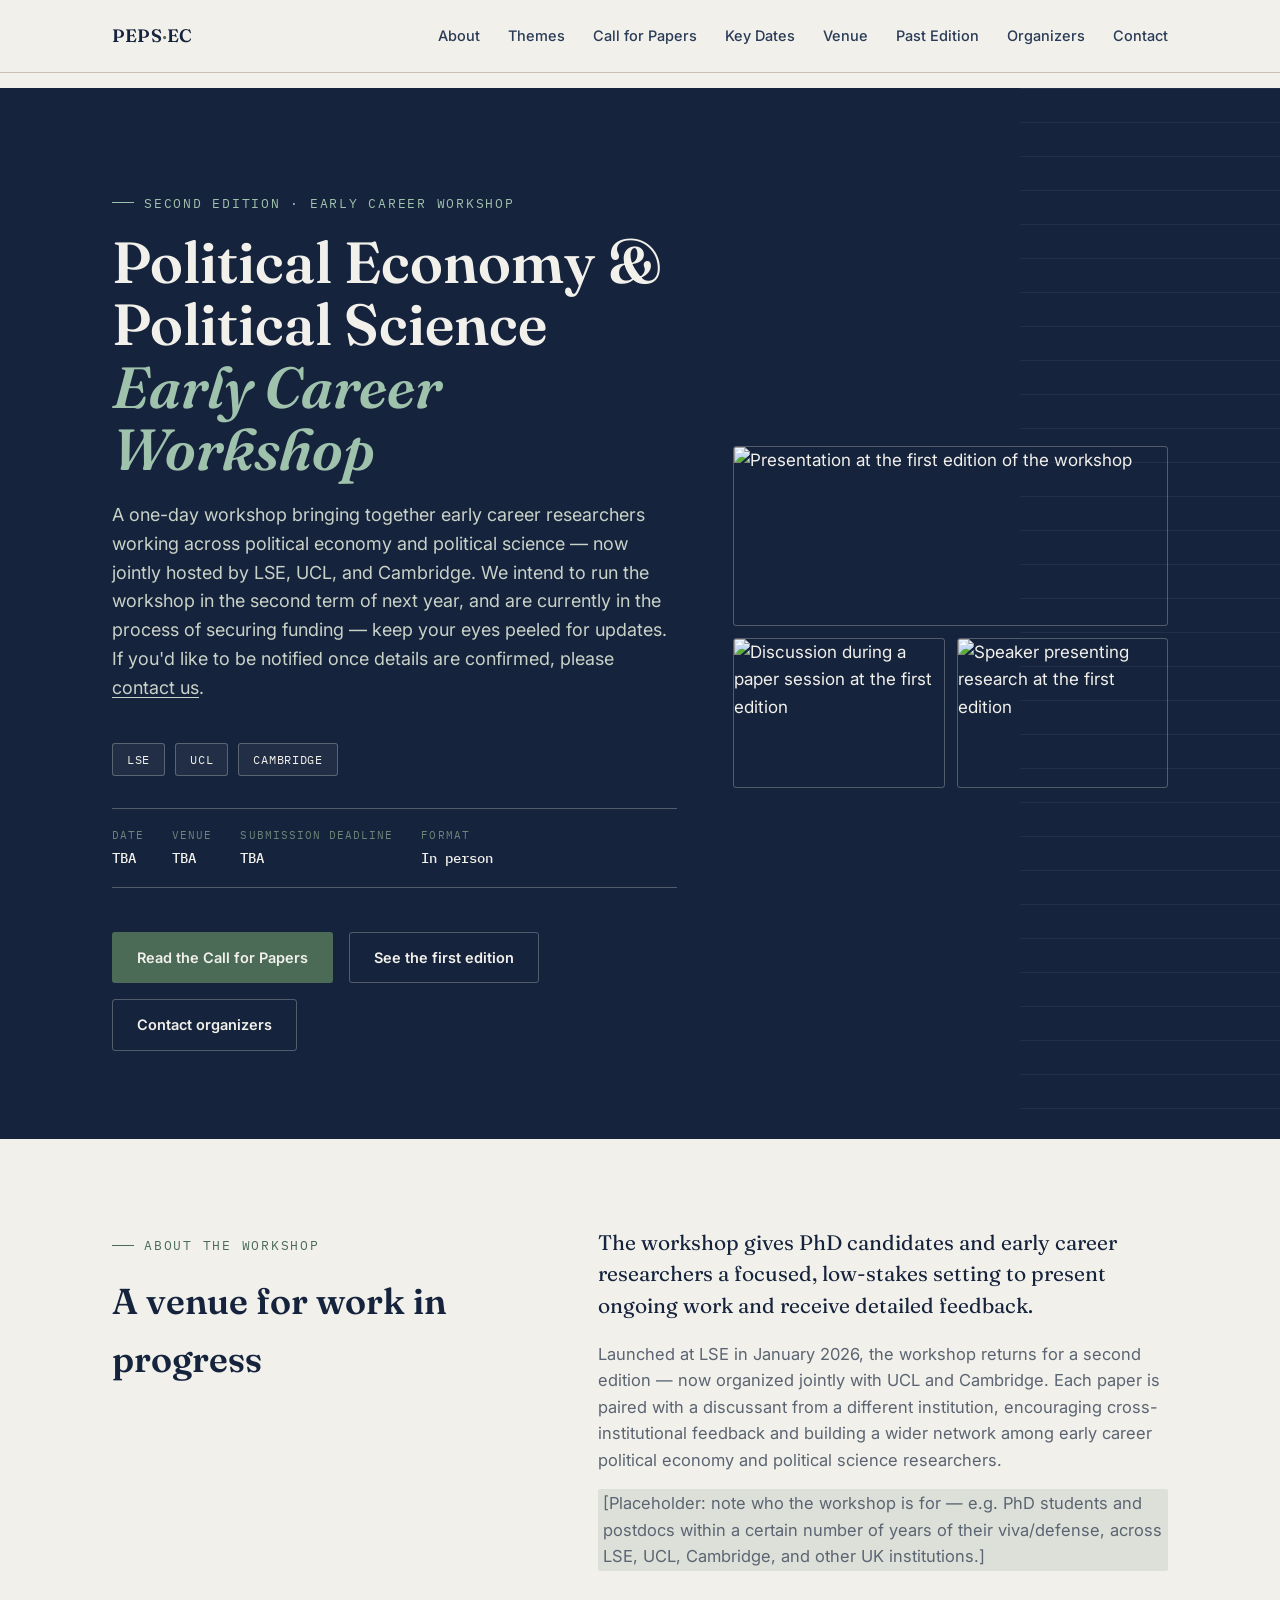
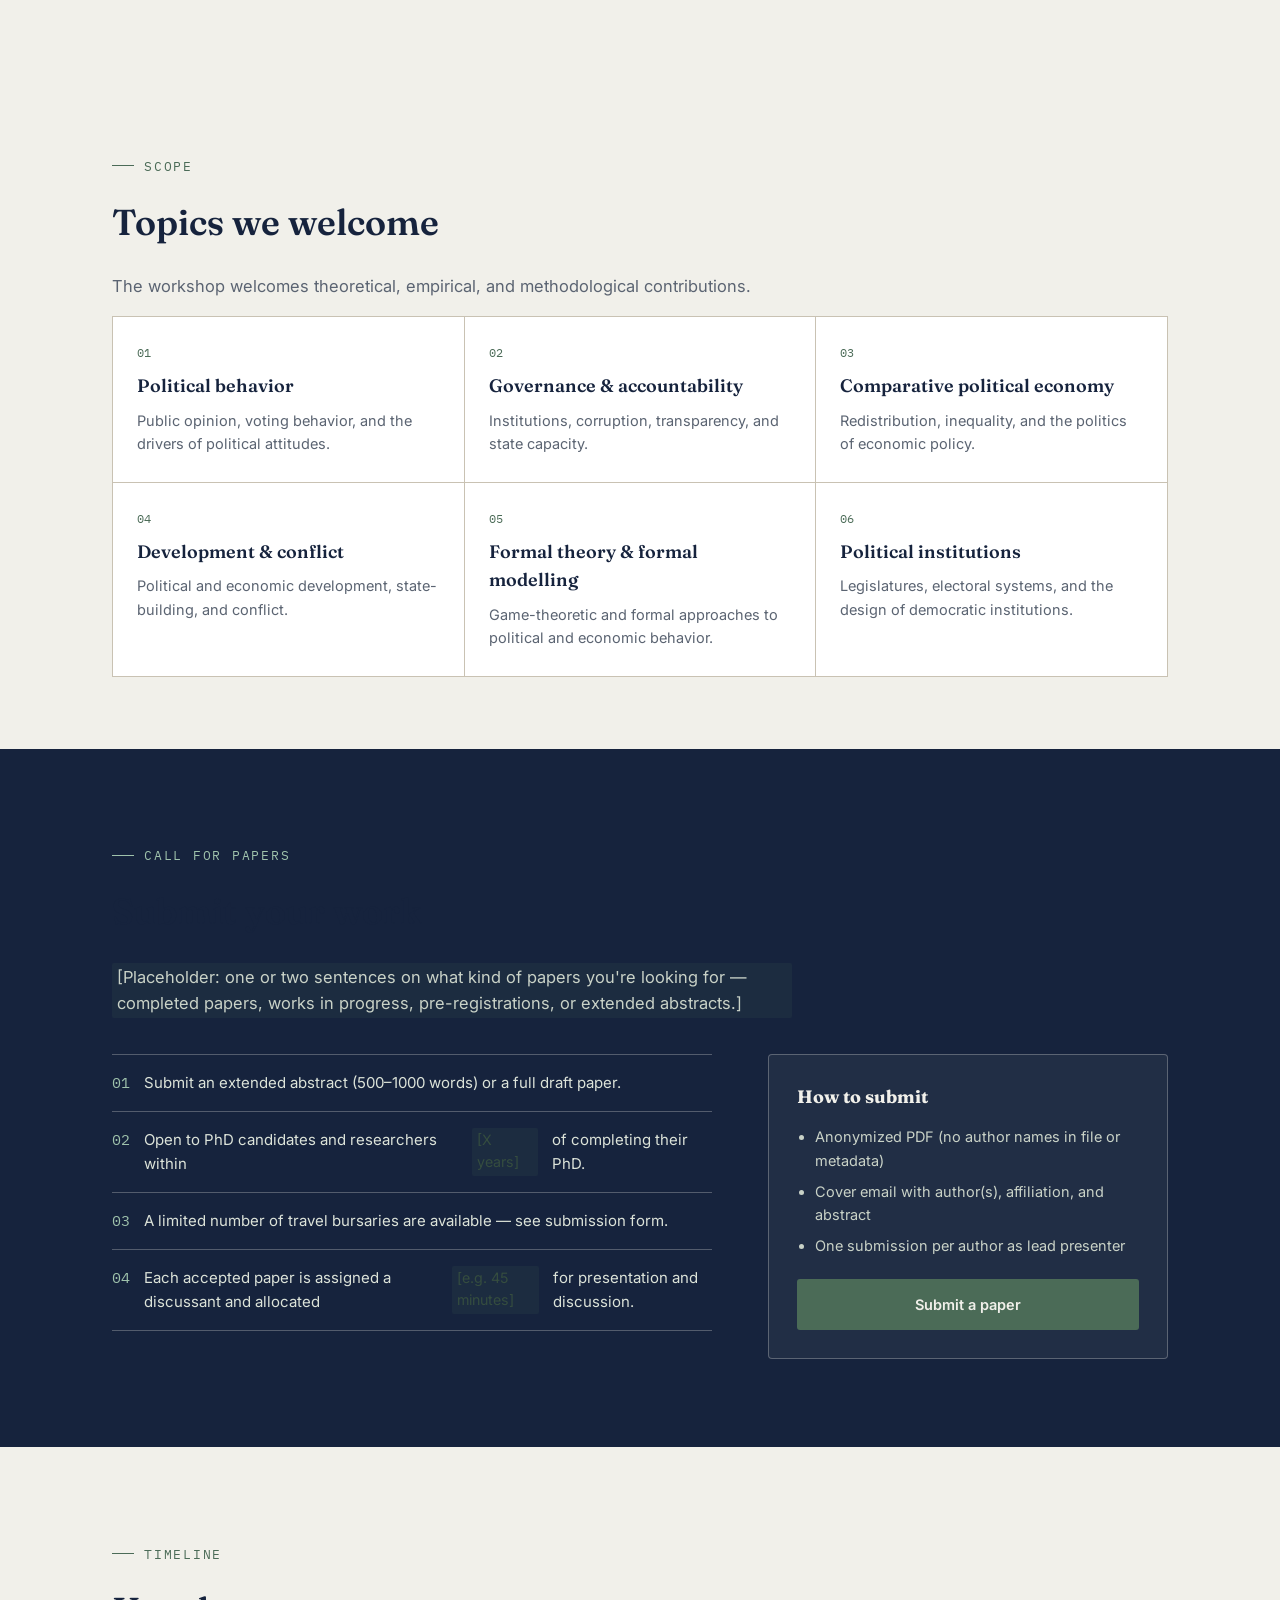
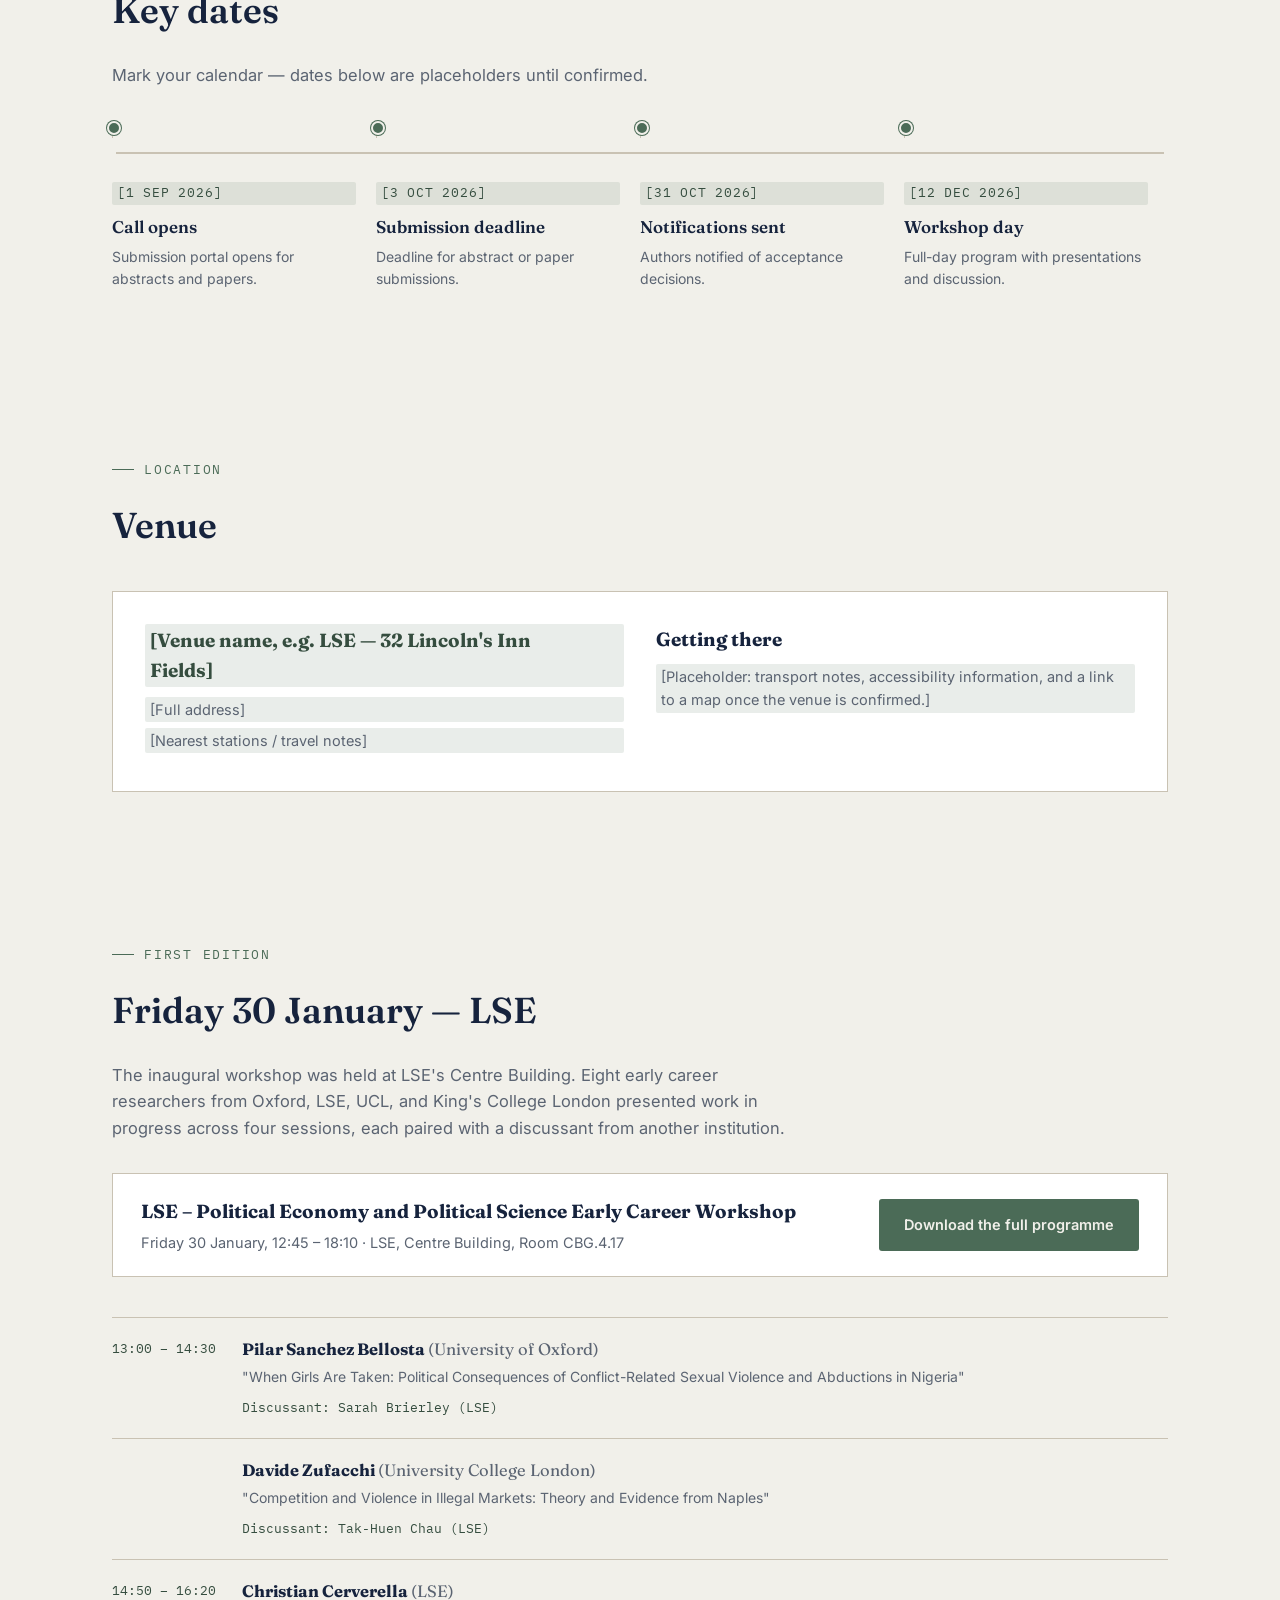
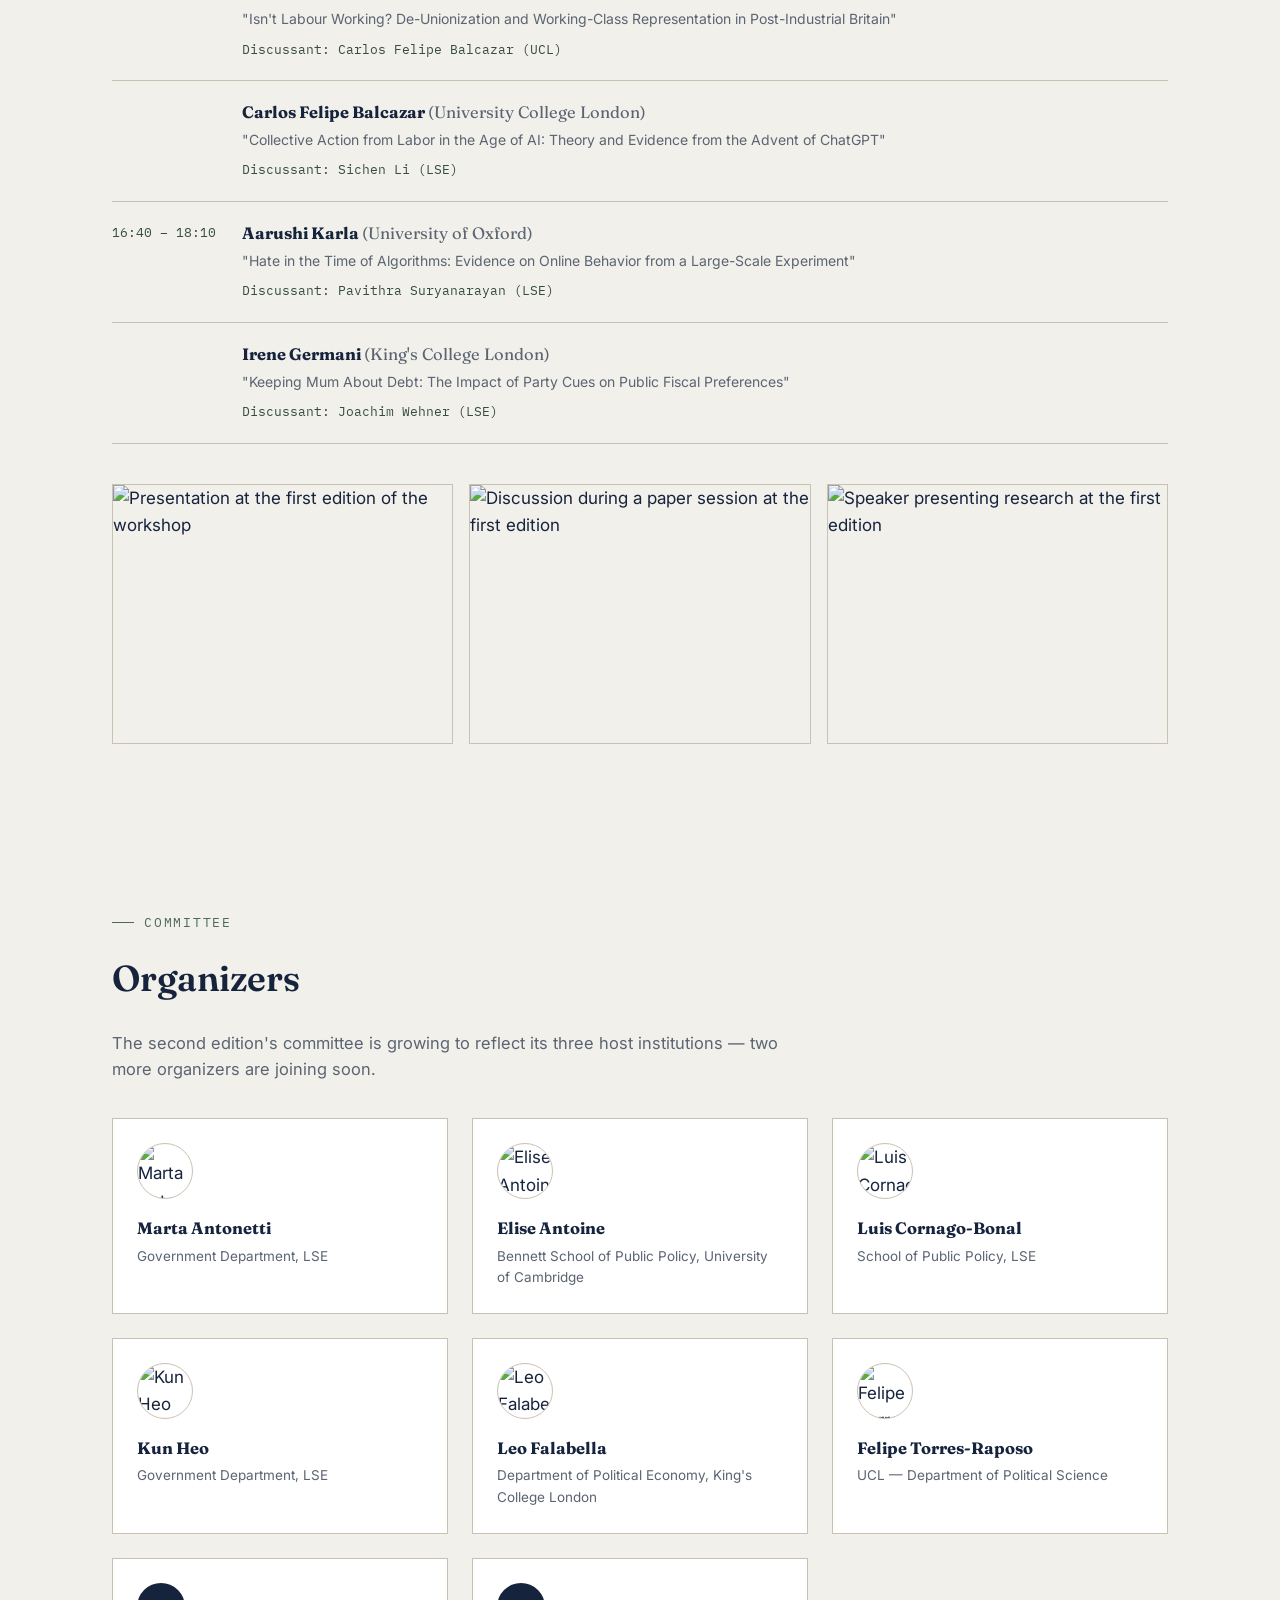
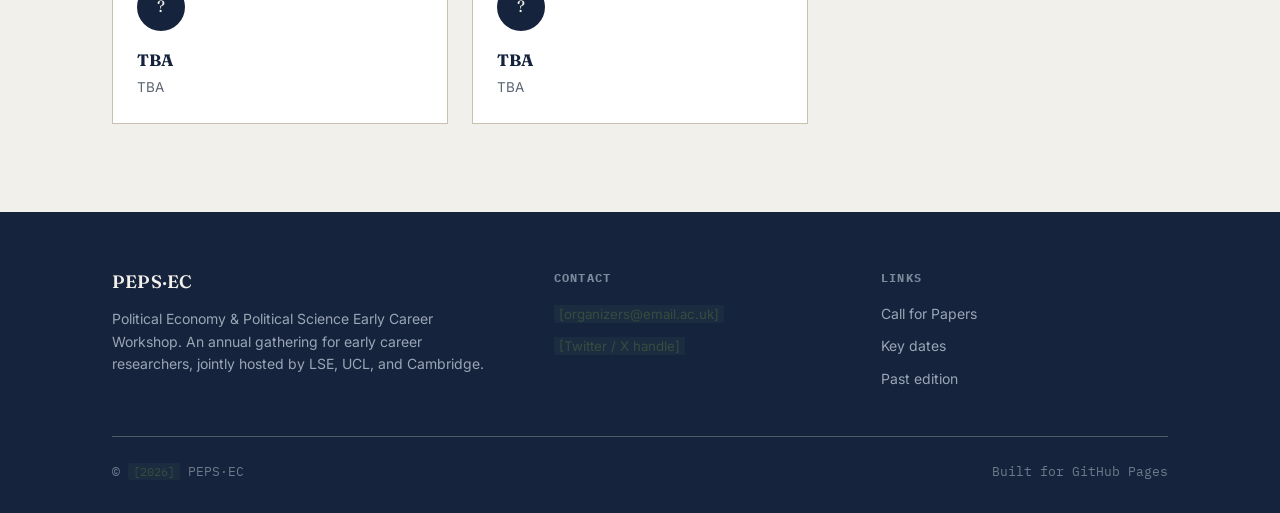
==== commit c801f497: "Add files via upload" ====
--- a/docs/index.html
+++ b/docs/index.html
@@ -2,7 +2,7 @@
 <html xmlns="http://www.w3.org/1999/xhtml" lang="en" xml:lang="en"><head>
 
 <meta charset="utf-8">
-<meta name="generator" content="quarto-1.6.39">
+<meta name="generator" content="quarto-1.10.18">
 
 <meta name="viewport" content="width=device-width, initial-scale=1.0, user-scalable=yes">
 
@@ -10,10 +10,16 @@
 
 <title>PEPS·EC</title>
 <style>
-code{white-space: pre-wrap;}
+/* Default styles provided by pandoc.
+** See https://pandoc.org/MANUAL.html#variables-for-html for config info.
+*/
 span.smallcaps{font-variant: small-caps;}
-div.columns{display: flex; gap: min(4vw, 1.5em);}
-div.column{flex: auto; overflow-x: auto;}
+div.columns{display: flex; gap: 1.5em;}
+div.column{flex: auto;}
+@media screen {
+div.columns{gap: min(4vw, 1.5em);}
+div.column{overflow-x: auto;}
+}
 div.hanging-indent{margin-left: 1.5em; text-indent: -1.5em;}
 ul.task-list{list-style: none;}
 ul.task-list li input[type="checkbox"] {
@@ -32,8 +38,8 @@
 <script src="site_libs/quarto-html/anchor.min.js"></script>
 <link href="site_libs/quarto-html/tippy.css" rel="stylesheet">
 <link href="site_libs/quarto-html/light-border.css" rel="stylesheet">
-<link href="site_libs/quarto-html/quarto-html-5276476b5bdb9cfe1f92c505466e0bf3.min.css" rel="stylesheet" append-hash="true" data-mode="light">
-<link href="site_libs/quarto-html/quarto-syntax-highlighting-e26003cea8cd680ca0c55a263523d882.css" rel="stylesheet" id="quarto-text-highlighting-styles">
+<link href="site_libs/quarto-html/quarto-html-640605f58ae58ee79329c070719e555b.min.css" rel="stylesheet" append-hash="true" data-mode="light">
+<link href="site_libs/quarto-html/quarto-syntax-highlighting-64a204ab8560d761af7679ceaba22944.css" rel="stylesheet" id="quarto-text-highlighting-styles">
 <link rel="preconnect" href="https://fonts.googleapis.com">
 <link rel="preconnect" href="https://fonts.gstatic.com" crossorigin="">
 <link href="https://fonts.googleapis.com/css2?family=Fraunces:ital,wght@0,500;0,600;1,500&amp;family=Inter:wght@400;500;600&amp;family=IBM+Plex+Mono:wght@400;500&amp;display=swap" rel="stylesheet">
@@ -68,28 +74,36 @@
 
   <!-- ============ HERO ============ -->
   <section class="hero">
-    <div class="wrap">
-      <span class="eyebrow on-ink">Second Edition · Early Career Workshop</span>
-      <h1>Political Economy &amp; Political Science <em>Early Career Workshop</em></h1>
-      <p class="lede">A one-day workshop bringing together early career researchers working across political economy and political science — now jointly hosted by LSE, UCL, and Cambridge.</p>
-
-      <div class="host-row">
-        <span class="host-chip">LSE</span>
-        <span class="host-chip">UCL</span>
-        <span class="host-chip">Cambridge</span>
-      </div>
-
-      <div class="hero-meta">
-        <div><span>Date</span><strong class="placeholder">[Workshop date — e.g. 12 December 2026]</strong></div>
-        <div><span>Venue</span><strong class="placeholder">[Venue — e.g. LSE, Houghton Street, London]</strong></div>
-        <div><span>Submission deadline</span><strong class="placeholder">[Deadline — e.g. 3 October 2026]</strong></div>
-        <div><span>Format</span><strong>In person</strong></div>
-      </div>
-
-      <div class="btn-row">
-        <a href="#cfp" class="btn btn-primary">Read the Call for Papers</a>
-        <a href="#past-edition" class="btn btn-ghost">See the first edition</a>
-        <a href="#contact" class="btn btn-ghost">Contact organizers</a>
+    <div class="wrap hero-grid">
+      <div class="hero-content">
+        <span class="eyebrow on-ink">Second Edition · Early Career Workshop</span>
+        <h1>Political Economy &amp; Political Science <em>Early Career Workshop</em></h1>
+        <p class="lede">A one-day workshop bringing together early career researchers working across political economy and political science — now jointly hosted by LSE, UCL, and Cambridge. We intend to run the workshop in the second term of next year, and are currently in the process of securing funding — keep your eyes peeled for updates. If you'd like to be notified once details are confirmed, please <a href="mailto:f.torres-raposo@ucl.ac.uk?subject=Early%20Career%20Workshop">contact us</a>.</p>
+
+        <div class="host-row">
+          <span class="host-chip">LSE</span>
+          <span class="host-chip">UCL</span>
+          <span class="host-chip">Cambridge</span>
+        </div>
+
+        <div class="hero-meta">
+          <div><span>Date</span><strong>TBA</strong></div>
+          <div><span>Venue</span><strong>TBA</strong></div>
+          <div><span>Submission deadline</span><strong>TBA</strong></div>
+          <div><span>Format</span><strong>In person</strong></div>
+        </div>
+
+        <div class="btn-row">
+          <a href="#cfp" class="btn btn-primary">Read the Call for Papers</a>
+          <a href="#past-edition" class="btn btn-ghost">See the first edition</a>
+          <a href="#contact" class="btn btn-ghost">Contact organizers</a>
+        </div>
+      </div>
+
+      <div class="hero-photos">
+        <img src="images/edition1-photo1.jpg" alt="Presentation at the first edition of the workshop">
+        <img src="images/edition1-photo2.jpg" alt="Discussion during a paper session at the first edition">
+        <img src="images/edition1-photo3.jpg" alt="Speaker presenting research at the first edition">
       </div>
     </div>
   </section>
@@ -114,7 +128,7 @@
     <div class="wrap">
       <span class="eyebrow">Scope</span>
       <h2 class="anchored">Topics we welcome</h2>
-      <p class="body-text">The workshop welcomes theoretical, empirical, and methodological contributions. Suggested themes below — edit freely to match this year's focus.</p>
+      <p class="body-text">The workshop welcomes theoretical, empirical, and methodological contributions.</p>
 
       <div class="theme-grid">
         <div class="theme-card">
@@ -139,8 +153,8 @@
         </div>
         <div class="theme-card">
           <span class="num">05</span>
-          <h3 class="anchored">Experimental &amp; causal methods</h3>
-          <p>Field, survey, and lab experiments; identification strategies.</p>
+          <h3 class="anchored">Formal theory &amp; formal modelling</h3>
+          <p>Game-theoretic and formal approaches to political and economic behavior.</p>
         </div>
         <div class="theme-card">
           <span class="num">06</span>
@@ -312,52 +326,47 @@
     <div class="wrap">
       <span class="eyebrow">Committee</span>
       <h2 class="anchored">Organizers</h2>
-      <p class="body-text">The second edition's committee is growing to reflect its three host institutions — three more organizers from UCL and Cambridge are joining soon.</p>
+      <p class="body-text">The second edition's committee is growing to reflect its three host institutions — two more organizers are joining soon.</p>
       <div class="card-grid">
         <div class="person-card">
           <img class="avatar-photo" src="images/marta-antonetti.jpeg" alt="Marta Antonetti">
           <h4 class="anchored">Marta Antonetti</h4>
-          <p class="placeholder">[Institution, department]</p>
+          <p>Government Department, LSE</p>
         </div>
         <div class="person-card">
           <img class="avatar-photo" src="images/elise-antoine.jpg" alt="Elise Antoine">
           <h4 class="anchored">Elise Antoine</h4>
-          <p class="placeholder">[Institution, department]</p>
+          <p>Bennett School of Public Policy, University of Cambridge</p>
         </div>
         <div class="person-card">
           <img class="avatar-photo" src="images/luis-cornago-bonal.jpeg" alt="Luis Cornago-Bonal">
           <h4 class="anchored">Luis Cornago-Bonal</h4>
-          <p class="placeholder">[Institution, department]</p>
+          <p>School of Public Policy, LSE</p>
         </div>
         <div class="person-card">
           <img class="avatar-photo" src="images/kun-heo.jpg" alt="Kun Heo">
           <h4 class="anchored">Kun Heo</h4>
-          <p class="placeholder">[Institution, department]</p>
+          <p>Government Department, LSE</p>
         </div>
         <div class="person-card">
           <img class="avatar-photo" src="images/leo-falabella.png" alt="Leo Falabella">
           <h4 class="anchored">Leo Falabella</h4>
-          <p class="placeholder">[Institution, department]</p>
+          <p>Department of Political Economy, King's College London</p>
         </div>
         <div class="person-card">
-          <div class="avatar">F</div>
+          <img class="avatar-photo" src="images/Profile_2.jpeg" alt="Felipe Torres-Raposo">
           <h4 class="anchored">Felipe Torres-Raposo</h4>
-          <p>LSE</p>
+          <p>UCL — Department of Political Science</p>
         </div>
         <div class="person-card">
           <div class="avatar">?</div>
-          <h4 class="placeholder anchored">[Name]</h4>
-          <p class="placeholder">[UCL — Institution, department]</p>
+          <h4 class="anchored">TBA</h4>
+          <p>TBA</p>
         </div>
         <div class="person-card">
           <div class="avatar">?</div>
-          <h4 class="placeholder anchored">[Name]</h4>
-          <p class="placeholder">[Cambridge — Institution, department]</p>
-        </div>
-        <div class="person-card">
-          <div class="avatar">?</div>
-          <h4 class="placeholder anchored">[Name]</h4>
-          <p class="placeholder">[Institution, department]</p>
+          <h4 class="anchored">TBA</h4>
+          <p>TBA</p>
         </div>
       </div>
     </div>
@@ -397,240 +406,247 @@
 
 
 <script id="quarto-html-after-body" type="application/javascript">
-window.document.addEventListener("DOMContentLoaded", function (event) {
-  const toggleBodyColorMode = (bsSheetEl) => {
-    const mode = bsSheetEl.getAttribute("data-mode");
-    const bodyEl = window.document.querySelector("body");
-    if (mode === "dark") {
-      bodyEl.classList.add("quarto-dark");
-      bodyEl.classList.remove("quarto-light");
-    } else {
-      bodyEl.classList.add("quarto-light");
-      bodyEl.classList.remove("quarto-dark");
+  window.document.addEventListener("DOMContentLoaded", function (event) {
+    const tabsets =  window.document.querySelectorAll(".panel-tabset-tabby")
+    tabsets.forEach(function(tabset) {
+      const tabby = new Tabby('#' + tabset.id);
+    });
+    const icon = "";
+    const anchorJS = new window.AnchorJS();
+    anchorJS.options = {
+      placement: 'right',
+      icon: icon
+    };
+    anchorJS.add('.anchored');
+    const isCodeAnnotation = (el) => {
+      for (const clz of el.classList) {
+        if (clz.startsWith('code-annotation-')) {                     
+          return true;
+        }
+      }
+      return false;
     }
-  }
-  const toggleBodyColorPrimary = () => {
-    const bsSheetEl = window.document.querySelector("link#quarto-bootstrap");
-    if (bsSheetEl) {
-      toggleBodyColorMode(bsSheetEl);
+    const onCopySuccess = function(e) {
+      // button target
+      const button = e.trigger;
+      // don't keep focus
+      button.blur();
+      // flash "checked"
+      button.classList.add('code-copy-button-checked');
+      var currentTitle = button.getAttribute("title");
+      button.setAttribute("title", "Copied!");
+      let tooltip;
+      if (window.bootstrap) {
+        button.setAttribute("data-bs-toggle", "tooltip");
+        button.setAttribute("data-bs-placement", "left");
+        button.setAttribute("data-bs-title", "Copied!");
+        tooltip = new bootstrap.Tooltip(button, 
+          { trigger: "manual", 
+            customClass: "code-copy-button-tooltip",
+            offset: [0, -8]});
+        tooltip.show();    
+      }
+      setTimeout(function() {
+        if (tooltip) {
+          tooltip.hide();
+          button.removeAttribute("data-bs-title");
+          button.removeAttribute("data-bs-toggle");
+          button.removeAttribute("data-bs-placement");
+        }
+        button.setAttribute("title", currentTitle);
+        button.classList.remove('code-copy-button-checked');
+      }, 1000);
+      // clear code selection
+      e.clearSelection();
     }
-  }
-  toggleBodyColorPrimary();  
-  const tabsets =  window.document.querySelectorAll(".panel-tabset-tabby")
-  tabsets.forEach(function(tabset) {
-    const tabby = new Tabby('#' + tabset.id);
-  });
-  const icon = "";
-  const anchorJS = new window.AnchorJS();
-  anchorJS.options = {
-    placement: 'right',
-    icon: icon
-  };
-  anchorJS.add('.anchored');
-  const isCodeAnnotation = (el) => {
-    for (const clz of el.classList) {
-      if (clz.startsWith('code-annotation-')) {                     
-        return true;
-      }
-    }
-    return false;
-  }
-  const onCopySuccess = function(e) {
-    // button target
-    const button = e.trigger;
-    // don't keep focus
-    button.blur();
-    // flash "checked"
-    button.classList.add('code-copy-button-checked');
-    var currentTitle = button.getAttribute("title");
-    button.setAttribute("title", "Copied!");
-    let tooltip;
-    if (window.bootstrap) {
-      button.setAttribute("data-bs-toggle", "tooltip");
-      button.setAttribute("data-bs-placement", "left");
-      button.setAttribute("data-bs-title", "Copied!");
-      tooltip = new bootstrap.Tooltip(button, 
-        { trigger: "manual", 
-          customClass: "code-copy-button-tooltip",
-          offset: [0, -8]});
-      tooltip.show();    
-    }
-    setTimeout(function() {
-      if (tooltip) {
-        tooltip.hide();
-        button.removeAttribute("data-bs-title");
-        button.removeAttribute("data-bs-toggle");
-        button.removeAttribute("data-bs-placement");
-      }
-      button.setAttribute("title", currentTitle);
-      button.classList.remove('code-copy-button-checked');
-    }, 1000);
-    // clear code selection
-    e.clearSelection();
-  }
-  const getTextToCopy = function(trigger) {
-      const codeEl = trigger.previousElementSibling.cloneNode(true);
+    const getTextToCopy = function(trigger) {
+      const outerScaffold = trigger.parentElement.cloneNode(true);
+      const codeEl = outerScaffold.querySelector('code');
       for (const childEl of codeEl.children) {
         if (isCodeAnnotation(childEl)) {
           childEl.remove();
         }
       }
       return codeEl.innerText;
-  }
-  const clipboard = new window.ClipboardJS('.code-copy-button:not([data-in-quarto-modal])', {
-    text: getTextToCopy
-  });
-  clipboard.on('success', onCopySuccess);
-  if (window.document.getElementById('quarto-embedded-source-code-modal')) {
-    const clipboardModal = new window.ClipboardJS('.code-copy-button[data-in-quarto-modal]', {
-      text: getTextToCopy,
-      container: window.document.getElementById('quarto-embedded-source-code-modal')
+    }
+    const clipboard = new window.ClipboardJS('.code-copy-button:not([data-in-quarto-modal])', {
+      text: getTextToCopy
     });
-    clipboardModal.on('success', onCopySuccess);
-  }
-    var localhostRegex = new RegExp(/^(?:http|https):\/\/localhost\:?[0-9]*\//);
-    var mailtoRegex = new RegExp(/^mailto:/);
-      var filterRegex = new RegExp('/' + window.location.host + '/');
-    var isInternal = (href) => {
-        return filterRegex.test(href) || localhostRegex.test(href) || mailtoRegex.test(href);
+    clipboard.on('success', onCopySuccess);
+    if (window.document.getElementById('quarto-embedded-source-code-modal')) {
+      const clipboardModal = new window.ClipboardJS('.code-copy-button[data-in-quarto-modal]', {
+        text: getTextToCopy,
+        container: window.document.getElementById('quarto-embedded-source-code-modal')
+      });
+      clipboardModal.on('success', onCopySuccess);
     }
-    // Inspect non-navigation links and adorn them if external
- 	var links = window.document.querySelectorAll('a[href]:not(.nav-link):not(.navbar-brand):not(.toc-action):not(.sidebar-link):not(.sidebar-item-toggle):not(.pagination-link):not(.no-external):not([aria-hidden]):not(.dropdown-item):not(.quarto-navigation-tool):not(.about-link)');
-    for (var i=0; i<links.length; i++) {
-      const link = links[i];
-      if (!isInternal(link.href)) {
-        // undo the damage that might have been done by quarto-nav.js in the case of
-        // links that we want to consider external
-        if (link.dataset.originalHref !== undefined) {
-          link.href = link.dataset.originalHref;
-        }
-      }
+      var localhostRegex = new RegExp(/^(?:http|https):\/\/localhost\:?[0-9]*\//);
+      var mailtoRegex = new RegExp(/^mailto:/);
+        var filterRegex = new RegExp('/' + window.location.host + '/');
+      var isInternal = (href) => {
+          return filterRegex.test(href) || localhostRegex.test(href) || mailtoRegex.test(href);
+      }
+      // Inspect non-navigation links and adorn them if external
+     var links = window.document.querySelectorAll('a[href]:not(.nav-link):not(.navbar-brand):not(.toc-action):not(.sidebar-link):not(.sidebar-item-toggle):not(.pagination-link):not(.no-external):not([aria-hidden]):not(.dropdown-item):not(.quarto-navigation-tool):not(.about-link)');
+      for (var i=0; i<links.length; i++) {
+        const link = links[i];
+        if (!isInternal(link.href)) {
+          // undo the damage that might have been done by quarto-nav.js in the case of
+          // links that we want to consider external
+          if (link.dataset.originalHref !== undefined) {
+            link.href = link.dataset.originalHref;
+          }
+        }
+      }
+    function tippyHover(el, contentFn, onTriggerFn, onUntriggerFn) {
+      const config = {
+        allowHTML: true,
+        maxWidth: 500,
+        delay: 100,
+        arrow: false,
+        appendTo: function(el) {
+            return el.parentElement;
+        },
+        interactive: true,
+        interactiveBorder: 10,
+        theme: 'light-border',
+        placement: 'bottom-start',
+      };
+      if (contentFn) {
+        config.content = contentFn;
+      }
+      if (onTriggerFn) {
+        config.onTrigger = onTriggerFn;
+      }
+      if (onUntriggerFn) {
+        config.onUntrigger = onUntriggerFn;
+      }
+      window.tippy(el, config); 
     }
-  function tippyHover(el, contentFn, onTriggerFn, onUntriggerFn) {
-    const config = {
-      allowHTML: true,
-      maxWidth: 500,
-      delay: 100,
-      arrow: false,
-      appendTo: function(el) {
-          return el.parentElement;
-      },
-      interactive: true,
-      interactiveBorder: 10,
-      theme: 'light-border',
-      placement: 'bottom-start',
-    };
-    if (contentFn) {
-      config.content = contentFn;
+    const noterefs = window.document.querySelectorAll('a[role="doc-noteref"]');
+    for (var i=0; i<noterefs.length; i++) {
+      const ref = noterefs[i];
+      tippyHover(ref, function() {
+        // use id or data attribute instead here
+        let href = ref.getAttribute('data-footnote-href') || ref.getAttribute('href');
+        try { href = new URL(href).hash; } catch {}
+        const id = href.replace(/^#\/?/, "");
+        const note = window.document.getElementById(id);
+        if (note) {
+          return note.innerHTML;
+        } else {
+          return "";
+        }
+      });
     }
-    if (onTriggerFn) {
-      config.onTrigger = onTriggerFn;
-    }
-    if (onUntriggerFn) {
-      config.onUntrigger = onUntriggerFn;
-    }
-    window.tippy(el, config); 
-  }
-  const noterefs = window.document.querySelectorAll('a[role="doc-noteref"]');
-  for (var i=0; i<noterefs.length; i++) {
-    const ref = noterefs[i];
-    tippyHover(ref, function() {
-      // use id or data attribute instead here
-      let href = ref.getAttribute('data-footnote-href') || ref.getAttribute('href');
-      try { href = new URL(href).hash; } catch {}
-      const id = href.replace(/^#\/?/, "");
-      const note = window.document.getElementById(id);
-      if (note) {
-        return note.innerHTML;
+    const xrefs = window.document.querySelectorAll('a.quarto-xref');
+    const processXRef = (id, note) => {
+      // Strip column container classes
+      const stripColumnClz = (el) => {
+        el.classList.remove("page-full", "page-columns");
+        if (el.children) {
+          for (const child of el.children) {
+            stripColumnClz(child);
+          }
+        }
+      }
+      stripColumnClz(note)
+      if (id === null || id.startsWith('sec-')) {
+        // Special case sections, only their first couple elements
+        const container = document.createElement("div");
+        if (note.children && note.children.length > 2) {
+          container.appendChild(note.children[0].cloneNode(true));
+          for (let i = 1; i < note.children.length; i++) {
+            const child = note.children[i];
+            if (child.tagName === "P" && child.innerText === "") {
+              continue;
+            } else {
+              container.appendChild(child.cloneNode(true));
+              break;
+            }
+          }
+          if (window.Quarto?.typesetMath) {
+            window.Quarto.typesetMath(container);
+          }
+          return container.innerHTML
+        } else {
+          if (window.Quarto?.typesetMath) {
+            window.Quarto.typesetMath(note);
+          }
+          return note.innerHTML;
+        }
       } else {
-        return "";
-      }
-    });
-  }
-  const xrefs = window.document.querySelectorAll('a.quarto-xref');
-  const processXRef = (id, note) => {
-    // Strip column container classes
-    const stripColumnClz = (el) => {
-      el.classList.remove("page-full", "page-columns");
-      if (el.children) {
-        for (const child of el.children) {
-          stripColumnClz(child);
-        }
-      }
-    }
-    stripColumnClz(note)
-    if (id === null || id.startsWith('sec-')) {
-      // Special case sections, only their first couple elements
-      const container = document.createElement("div");
-      if (note.children && note.children.length > 2) {
-        container.appendChild(note.children[0].cloneNode(true));
-        for (let i = 1; i < note.children.length; i++) {
-          const child = note.children[i];
-          if (child.tagName === "P" && child.innerText === "") {
-            continue;
-          } else {
-            container.appendChild(child.cloneNode(true));
-            break;
-          }
-        }
-        if (window.Quarto?.typesetMath) {
-          window.Quarto.typesetMath(container);
-        }
-        return container.innerHTML
-      } else {
+        // Remove any anchor links if they are present
+        const anchorLink = note.querySelector('a.anchorjs-link');
+        if (anchorLink) {
+          anchorLink.remove();
+        }
         if (window.Quarto?.typesetMath) {
           window.Quarto.typesetMath(note);
         }
-        return note.innerHTML;
-      }
-    } else {
-      // Remove any anchor links if they are present
-      const anchorLink = note.querySelector('a.anchorjs-link');
-      if (anchorLink) {
-        anchorLink.remove();
-      }
-      if (window.Quarto?.typesetMath) {
-        window.Quarto.typesetMath(note);
-      }
-      if (note.classList.contains("callout")) {
-        return note.outerHTML;
-      } else {
-        return note.innerHTML;
+        if (note.classList.contains("callout")) {
+          return note.outerHTML;
+        } else {
+          return note.innerHTML;
+        }
       }
     }
-  }
-  for (var i=0; i<xrefs.length; i++) {
-    const xref = xrefs[i];
-    tippyHover(xref, undefined, function(instance) {
-      instance.disable();
-      let url = xref.getAttribute('href');
-      let hash = undefined; 
-      if (url.startsWith('#')) {
-        hash = url;
-      } else {
-        try { hash = new URL(url).hash; } catch {}
-      }
-      if (hash) {
-        const id = hash.replace(/^#\/?/, "");
-        const note = window.document.getElementById(id);
-        if (note !== null) {
-          try {
-            const html = processXRef(id, note.cloneNode(true));
-            instance.setContent(html);
-          } finally {
-            instance.enable();
-            instance.show();
+    for (var i=0; i<xrefs.length; i++) {
+      const xref = xrefs[i];
+      tippyHover(xref, undefined, function(instance) {
+        instance.disable();
+        let url = xref.getAttribute('href');
+        let hash = undefined; 
+        if (url.startsWith('#')) {
+          hash = url;
+        } else {
+          try { hash = new URL(url).hash; } catch {}
+        }
+        if (hash) {
+          const id = hash.replace(/^#\/?/, "");
+          const note = window.document.getElementById(id);
+          if (note !== null) {
+            try {
+              const html = processXRef(id, note.cloneNode(true));
+              instance.setContent(html);
+            } finally {
+              instance.enable();
+              instance.show();
+            }
+          } else {
+            // See if we can fetch this
+            fetch(url.split('#')[0])
+            .then(res => res.text())
+            .then(html => {
+              const parser = new DOMParser();
+              const htmlDoc = parser.parseFromString(html, "text/html");
+              const note = htmlDoc.getElementById(id);
+              if (note !== null) {
+                const html = processXRef(id, note);
+                instance.setContent(html);
+              } 
+            }).finally(() => {
+              instance.enable();
+              instance.show();
+            });
           }
         } else {
-          // See if we can fetch this
-          fetch(url.split('#')[0])
+          // See if we can fetch a full url (with no hash to target)
+          // This is a special case and we should probably do some content thinning / targeting
+          fetch(url)
           .then(res => res.text())
           .then(html => {
             const parser = new DOMParser();
             const htmlDoc = parser.parseFromString(html, "text/html");
-            const note = htmlDoc.getElementById(id);
+            const note = htmlDoc.querySelector('main.content');
             if (note !== null) {
-              const html = processXRef(id, note);
+              // This should only happen for chapter cross references
+              // (since there is no id in the URL)
+              // remove the first header
+              if (note.children.length > 0 && note.children[0].tagName === "HEADER") {
+                note.children[0].remove();
+              }
+              const html = processXRef(null, note);
               instance.setContent(html);
             } 
           }).finally(() => {
@@ -638,185 +654,161 @@
             instance.show();
           });
         }
-      } else {
-        // See if we can fetch a full url (with no hash to target)
-        // This is a special case and we should probably do some content thinning / targeting
-        fetch(url)
-        .then(res => res.text())
-        .then(html => {
-          const parser = new DOMParser();
-          const htmlDoc = parser.parseFromString(html, "text/html");
-          const note = htmlDoc.querySelector('main.content');
-          if (note !== null) {
-            // This should only happen for chapter cross references
-            // (since there is no id in the URL)
-            // remove the first header
-            if (note.children.length > 0 && note.children[0].tagName === "HEADER") {
-              note.children[0].remove();
-            }
-            const html = processXRef(null, note);
-            instance.setContent(html);
-          } 
-        }).finally(() => {
-          instance.enable();
-          instance.show();
-        });
-      }
-    }, function(instance) {
-    });
-  }
-      let selectedAnnoteEl;
-      const selectorForAnnotation = ( cell, annotation) => {
-        let cellAttr = 'data-code-cell="' + cell + '"';
-        let lineAttr = 'data-code-annotation="' +  annotation + '"';
-        const selector = 'span[' + cellAttr + '][' + lineAttr + ']';
-        return selector;
-      }
-      const selectCodeLines = (annoteEl) => {
-        const doc = window.document;
-        const targetCell = annoteEl.getAttribute("data-target-cell");
-        const targetAnnotation = annoteEl.getAttribute("data-target-annotation");
-        const annoteSpan = window.document.querySelector(selectorForAnnotation(targetCell, targetAnnotation));
-        const lines = annoteSpan.getAttribute("data-code-lines").split(",");
-        const lineIds = lines.map((line) => {
-          return targetCell + "-" + line;
-        })
-        let top = null;
-        let height = null;
-        let parent = null;
-        if (lineIds.length > 0) {
-            //compute the position of the single el (top and bottom and make a div)
-            const el = window.document.getElementById(lineIds[0]);
-            top = el.offsetTop;
-            height = el.offsetHeight;
-            parent = el.parentElement.parentElement;
-          if (lineIds.length > 1) {
-            const lastEl = window.document.getElementById(lineIds[lineIds.length - 1]);
-            const bottom = lastEl.offsetTop + lastEl.offsetHeight;
-            height = bottom - top;
-          }
-          if (top !== null && height !== null && parent !== null) {
-            // cook up a div (if necessary) and position it 
-            let div = window.document.getElementById("code-annotation-line-highlight");
-            if (div === null) {
-              div = window.document.createElement("div");
-              div.setAttribute("id", "code-annotation-line-highlight");
-              div.style.position = 'absolute';
-              parent.appendChild(div);
-            }
-            div.style.top = top - 2 + "px";
-            div.style.height = height + 4 + "px";
-            div.style.left = 0;
-            let gutterDiv = window.document.getElementById("code-annotation-line-highlight-gutter");
-            if (gutterDiv === null) {
-              gutterDiv = window.document.createElement("div");
-              gutterDiv.setAttribute("id", "code-annotation-line-highlight-gutter");
-              gutterDiv.style.position = 'absolute';
-              const codeCell = window.document.getElementById(targetCell);
-              const gutter = codeCell.querySelector('.code-annotation-gutter');
-              gutter.appendChild(gutterDiv);
-            }
-            gutterDiv.style.top = top - 2 + "px";
-            gutterDiv.style.height = height + 4 + "px";
-          }
-          selectedAnnoteEl = annoteEl;
-        }
-      };
-      const unselectCodeLines = () => {
-        const elementsIds = ["code-annotation-line-highlight", "code-annotation-line-highlight-gutter"];
-        elementsIds.forEach((elId) => {
-          const div = window.document.getElementById(elId);
-          if (div) {
-            div.remove();
-          }
-        });
-        selectedAnnoteEl = undefined;
-      };
-        // Handle positioning of the toggle
-    window.addEventListener(
-      "resize",
-      throttle(() => {
-        elRect = undefined;
-        if (selectedAnnoteEl) {
-          selectCodeLines(selectedAnnoteEl);
-        }
-      }, 10)
-    );
-    function throttle(fn, ms) {
-    let throttle = false;
-    let timer;
-      return (...args) => {
-        if(!throttle) { // first call gets through
-            fn.apply(this, args);
-            throttle = true;
-        } else { // all the others get throttled
-            if(timer) clearTimeout(timer); // cancel #2
-            timer = setTimeout(() => {
-              fn.apply(this, args);
-              timer = throttle = false;
-            }, ms);
-        }
-      };
-    }
-      // Attach click handler to the DT
-      const annoteDls = window.document.querySelectorAll('dt[data-target-cell]');
-      for (const annoteDlNode of annoteDls) {
-        annoteDlNode.addEventListener('click', (event) => {
-          const clickedEl = event.target;
-          if (clickedEl !== selectedAnnoteEl) {
-            unselectCodeLines();
-            const activeEl = window.document.querySelector('dt[data-target-cell].code-annotation-active');
-            if (activeEl) {
-              activeEl.classList.remove('code-annotation-active');
-            }
-            selectCodeLines(clickedEl);
-            clickedEl.classList.add('code-annotation-active');
-          } else {
-            // Unselect the line
-            unselectCodeLines();
-            clickedEl.classList.remove('code-annotation-active');
-          }
-        });
-      }
-  const findCites = (el) => {
-    const parentEl = el.parentElement;
-    if (parentEl) {
-      const cites = parentEl.dataset.cites;
-      if (cites) {
-        return {
-          el,
-          cites: cites.split(' ')
-        };
-      } else {
-        return findCites(el.parentElement)
-      }
-    } else {
-      return undefined;
-    }
-  };
-  var bibliorefs = window.document.querySelectorAll('a[role="doc-biblioref"]');
-  for (var i=0; i<bibliorefs.length; i++) {
-    const ref = bibliorefs[i];
-    const citeInfo = findCites(ref);
-    if (citeInfo) {
-      tippyHover(citeInfo.el, function() {
-        var popup = window.document.createElement('div');
-        citeInfo.cites.forEach(function(cite) {
-          var citeDiv = window.document.createElement('div');
-          citeDiv.classList.add('hanging-indent');
-          citeDiv.classList.add('csl-entry');
-          var biblioDiv = window.document.getElementById('ref-' + cite);
-          if (biblioDiv) {
-            citeDiv.innerHTML = biblioDiv.innerHTML;
-          }
-          popup.appendChild(citeDiv);
-        });
-        return popup.innerHTML;
+      }, function(instance) {
       });
     }
-  }
-});
-</script>
+        let selectedAnnoteEl;
+        const selectorForAnnotation = ( cell, annotation) => {
+          let cellAttr = 'data-code-cell="' + cell + '"';
+          let lineAttr = 'data-code-annotation="' +  annotation + '"';
+          const selector = 'span[' + cellAttr + '][' + lineAttr + ']';
+          return selector;
+        }
+        const selectCodeLines = (annoteEl) => {
+          const doc = window.document;
+          const targetCell = annoteEl.getAttribute("data-target-cell");
+          const targetAnnotation = annoteEl.getAttribute("data-target-annotation");
+          const annoteSpan = window.document.querySelector(selectorForAnnotation(targetCell, targetAnnotation));
+          const lines = annoteSpan.getAttribute("data-code-lines").split(",");
+          const lineIds = lines.map((line) => {
+            return targetCell + "-" + line;
+          })
+          let top = null;
+          let height = null;
+          let parent = null;
+          if (lineIds.length > 0) {
+              //compute the position of the single el (top and bottom and make a div)
+              const el = window.document.getElementById(lineIds[0]);
+              top = el.offsetTop;
+              height = el.offsetHeight;
+              parent = el.parentElement.parentElement;
+            if (lineIds.length > 1) {
+              const lastEl = window.document.getElementById(lineIds[lineIds.length - 1]);
+              const bottom = lastEl.offsetTop + lastEl.offsetHeight;
+              height = bottom - top;
+            }
+            if (top !== null && height !== null && parent !== null) {
+              // cook up a div (if necessary) and position it 
+              let div = window.document.getElementById("code-annotation-line-highlight");
+              if (div === null) {
+                div = window.document.createElement("div");
+                div.setAttribute("id", "code-annotation-line-highlight");
+                div.style.position = 'absolute';
+                parent.appendChild(div);
+              }
+              div.style.top = top - 2 + "px";
+              div.style.height = height + 4 + "px";
+              div.style.left = 0;
+              let gutterDiv = window.document.getElementById("code-annotation-line-highlight-gutter");
+              if (gutterDiv === null) {
+                gutterDiv = window.document.createElement("div");
+                gutterDiv.setAttribute("id", "code-annotation-line-highlight-gutter");
+                gutterDiv.style.position = 'absolute';
+                const codeCell = window.document.getElementById(targetCell);
+                const gutter = codeCell.querySelector('.code-annotation-gutter');
+                gutter.appendChild(gutterDiv);
+              }
+              gutterDiv.style.top = top - 2 + "px";
+              gutterDiv.style.height = height + 4 + "px";
+            }
+            selectedAnnoteEl = annoteEl;
+          }
+        };
+        const unselectCodeLines = () => {
+          const elementsIds = ["code-annotation-line-highlight", "code-annotation-line-highlight-gutter"];
+          elementsIds.forEach((elId) => {
+            const div = window.document.getElementById(elId);
+            if (div) {
+              div.remove();
+            }
+          });
+          selectedAnnoteEl = undefined;
+        };
+          // Handle positioning of the toggle
+      window.addEventListener(
+        "resize",
+        throttle(() => {
+          elRect = undefined;
+          if (selectedAnnoteEl) {
+            selectCodeLines(selectedAnnoteEl);
+          }
+        }, 10)
+      );
+      function throttle(fn, ms) {
+      let throttle = false;
+      let timer;
+        return (...args) => {
+          if(!throttle) { // first call gets through
+              fn.apply(this, args);
+              throttle = true;
+          } else { // all the others get throttled
+              if(timer) clearTimeout(timer); // cancel #2
+              timer = setTimeout(() => {
+                fn.apply(this, args);
+                timer = throttle = false;
+              }, ms);
+          }
+        };
+      }
+        // Attach click handler to the DT
+        const annoteDls = window.document.querySelectorAll('dt[data-target-cell]');
+        for (const annoteDlNode of annoteDls) {
+          annoteDlNode.addEventListener('click', (event) => {
+            const clickedEl = event.target;
+            if (clickedEl !== selectedAnnoteEl) {
+              unselectCodeLines();
+              const activeEl = window.document.querySelector('dt[data-target-cell].code-annotation-active');
+              if (activeEl) {
+                activeEl.classList.remove('code-annotation-active');
+              }
+              selectCodeLines(clickedEl);
+              clickedEl.classList.add('code-annotation-active');
+            } else {
+              // Unselect the line
+              unselectCodeLines();
+              clickedEl.classList.remove('code-annotation-active');
+            }
+          });
+        }
+    const findCites = (el) => {
+      const parentEl = el.parentElement;
+      if (parentEl) {
+        const cites = parentEl.dataset.cites;
+        if (cites) {
+          return {
+            el,
+            cites: cites.split(' ')
+          };
+        } else {
+          return findCites(el.parentElement)
+        }
+      } else {
+        return undefined;
+      }
+    };
+    var bibliorefs = window.document.querySelectorAll('a[role="doc-biblioref"]');
+    for (var i=0; i<bibliorefs.length; i++) {
+      const ref = bibliorefs[i];
+      const citeInfo = findCites(ref);
+      if (citeInfo) {
+        tippyHover(citeInfo.el, function() {
+          var popup = window.document.createElement('div');
+          citeInfo.cites.forEach(function(cite) {
+            var citeDiv = window.document.createElement('div');
+            citeDiv.classList.add('hanging-indent');
+            citeDiv.classList.add('csl-entry');
+            var biblioDiv = window.document.getElementById('ref-' + cite);
+            if (biblioDiv) {
+              citeDiv.innerHTML = biblioDiv.innerHTML;
+            }
+            popup.appendChild(citeDiv);
+          });
+          return popup.innerHTML;
+        });
+      }
+    }
+  });
+  </script>
 
 
 
--- a/docs/site_libs/quarto-html/quarto-syntax-highlighting-64a204ab8560d761af7679ceaba22944.css
+++ b/docs/site_libs/quarto-html/quarto-syntax-highlighting-64a204ab8560d761af7679ceaba22944.css
@@ -0,0 +1,236 @@
+/* quarto syntax highlight colors */
+:root {
+  --quarto-hl-ot-color: #003B4F;
+  --quarto-hl-at-color: #657422;
+  --quarto-hl-ss-color: #20794D;
+  --quarto-hl-an-color: #5E5E5E;
+  --quarto-hl-fu-color: #4758AB;
+  --quarto-hl-st-color: #20794D;
+  --quarto-hl-cf-color: #003B4F;
+  --quarto-hl-op-color: #5E5E5E;
+  --quarto-hl-er-color: #AD0000;
+  --quarto-hl-bn-color: #AD0000;
+  --quarto-hl-al-color: #AD0000;
+  --quarto-hl-va-color: #111111;
+  --quarto-hl-bu-color: inherit;
+  --quarto-hl-ex-color: inherit;
+  --quarto-hl-pp-color: #AD0000;
+  --quarto-hl-in-color: #5E5E5E;
+  --quarto-hl-vs-color: #20794D;
+  --quarto-hl-wa-color: #5E5E5E;
+  --quarto-hl-do-color: #5E5E5E;
+  --quarto-hl-im-color: #00769E;
+  --quarto-hl-ch-color: #20794D;
+  --quarto-hl-dt-color: #AD0000;
+  --quarto-hl-fl-color: #AD0000;
+  --quarto-hl-co-color: #5E5E5E;
+  --quarto-hl-cv-color: #5E5E5E;
+  --quarto-hl-cn-color: #8f5902;
+  --quarto-hl-sc-color: #5E5E5E;
+  --quarto-hl-dv-color: #AD0000;
+  --quarto-hl-kw-color: #003B4F;
+}
+
+/* other quarto variables */
+:root {
+  --quarto-font-monospace: SFMono-Regular, Menlo, Monaco, Consolas, "Liberation Mono", "Courier New", monospace;
+}
+
+/* syntax highlight based on Pandoc's rules */
+pre > code.sourceCode > span {
+  color: #003B4F;
+}
+
+code.sourceCode > span {
+  color: #003B4F;
+}
+
+div.sourceCode,
+div.sourceCode pre.sourceCode {
+  color: #003B4F;
+}
+
+/* Normal */
+code span {
+  color: #003B4F;
+}
+
+/* Alert */
+code span.al {
+  color: #AD0000;
+  font-style: inherit;
+}
+
+/* Annotation */
+code span.an {
+  color: #5E5E5E;
+  font-style: inherit;
+}
+
+/* Attribute */
+code span.at {
+  color: #657422;
+  font-style: inherit;
+}
+
+/* BaseN */
+code span.bn {
+  color: #AD0000;
+  font-style: inherit;
+}
+
+/* BuiltIn */
+code span.bu {
+  font-style: inherit;
+}
+
+/* ControlFlow */
+code span.cf {
+  color: #003B4F;
+  font-weight: bold;
+  font-style: inherit;
+}
+
+/* Char */
+code span.ch {
+  color: #20794D;
+  font-style: inherit;
+}
+
+/* Constant */
+code span.cn {
+  color: #8f5902;
+  font-style: inherit;
+}
+
+/* Comment */
+code span.co {
+  color: #5E5E5E;
+  font-style: inherit;
+}
+
+/* CommentVar */
+code span.cv {
+  color: #5E5E5E;
+  font-style: italic;
+}
+
+/* Documentation */
+code span.do {
+  color: #5E5E5E;
+  font-style: italic;
+}
+
+/* DataType */
+code span.dt {
+  color: #AD0000;
+  font-style: inherit;
+}
+
+/* DecVal */
+code span.dv {
+  color: #AD0000;
+  font-style: inherit;
+}
+
+/* Error */
+code span.er {
+  color: #AD0000;
+  font-style: inherit;
+}
+
+/* Extension */
+code span.ex {
+  font-style: inherit;
+}
+
+/* Float */
+code span.fl {
+  color: #AD0000;
+  font-style: inherit;
+}
+
+/* Function */
+code span.fu {
+  color: #4758AB;
+  font-style: inherit;
+}
+
+/* Import */
+code span.im {
+  color: #00769E;
+  font-style: inherit;
+}
+
+/* Information */
+code span.in {
+  color: #5E5E5E;
+  font-style: inherit;
+}
+
+/* Keyword */
+code span.kw {
+  color: #003B4F;
+  font-weight: bold;
+  font-style: inherit;
+}
+
+/* Operator */
+code span.op {
+  color: #5E5E5E;
+  font-style: inherit;
+}
+
+/* Other */
+code span.ot {
+  color: #003B4F;
+  font-style: inherit;
+}
+
+/* Preprocessor */
+code span.pp {
+  color: #AD0000;
+  font-style: inherit;
+}
+
+/* SpecialChar */
+code span.sc {
+  color: #5E5E5E;
+  font-style: inherit;
+}
+
+/* SpecialString */
+code span.ss {
+  color: #20794D;
+  font-style: inherit;
+}
+
+/* String */
+code span.st {
+  color: #20794D;
+  font-style: inherit;
+}
+
+/* Variable */
+code span.va {
+  color: #111111;
+  font-style: inherit;
+}
+
+/* VerbatimString */
+code span.vs {
+  color: #20794D;
+  font-style: inherit;
+}
+
+/* Warning */
+code span.wa {
+  color: #5E5E5E;
+  font-style: italic;
+}
+
+.prevent-inlining {
+  content: "</";
+}
+
+/*# sourceMappingURL=9d8d5bb603a83b8298b89080a598c93b.css.map */
--- a/docs/style.css
+++ b/docs/style.css
@@ -134,6 +134,36 @@
 }
 .hero .wrap { position: relative; }
 
+.hero-grid {
+  display: grid;
+  grid-template-columns: 1.3fr 1fr;
+  gap: 56px;
+  align-items: center;
+}
+@media (max-width: 900px) {
+  .hero-grid { grid-template-columns: 1fr; }
+}
+
+.hero-photos {
+  display: grid;
+  grid-template-columns: 1fr 1fr;
+  gap: 12px;
+}
+.hero-photos img {
+  width: 100%;
+  height: 150px;
+  object-fit: cover;
+  border: 1px solid var(--rule-dark);
+  border-radius: 3px;
+}
+.hero-photos img:first-child {
+  grid-column: 1 / -1;
+  height: 180px;
+}
+@media (max-width: 900px) {
+  .hero-photos { order: -1; }
+}
+
 .hero h1 {
   font-family: var(--font-display);
   font-weight: 600;
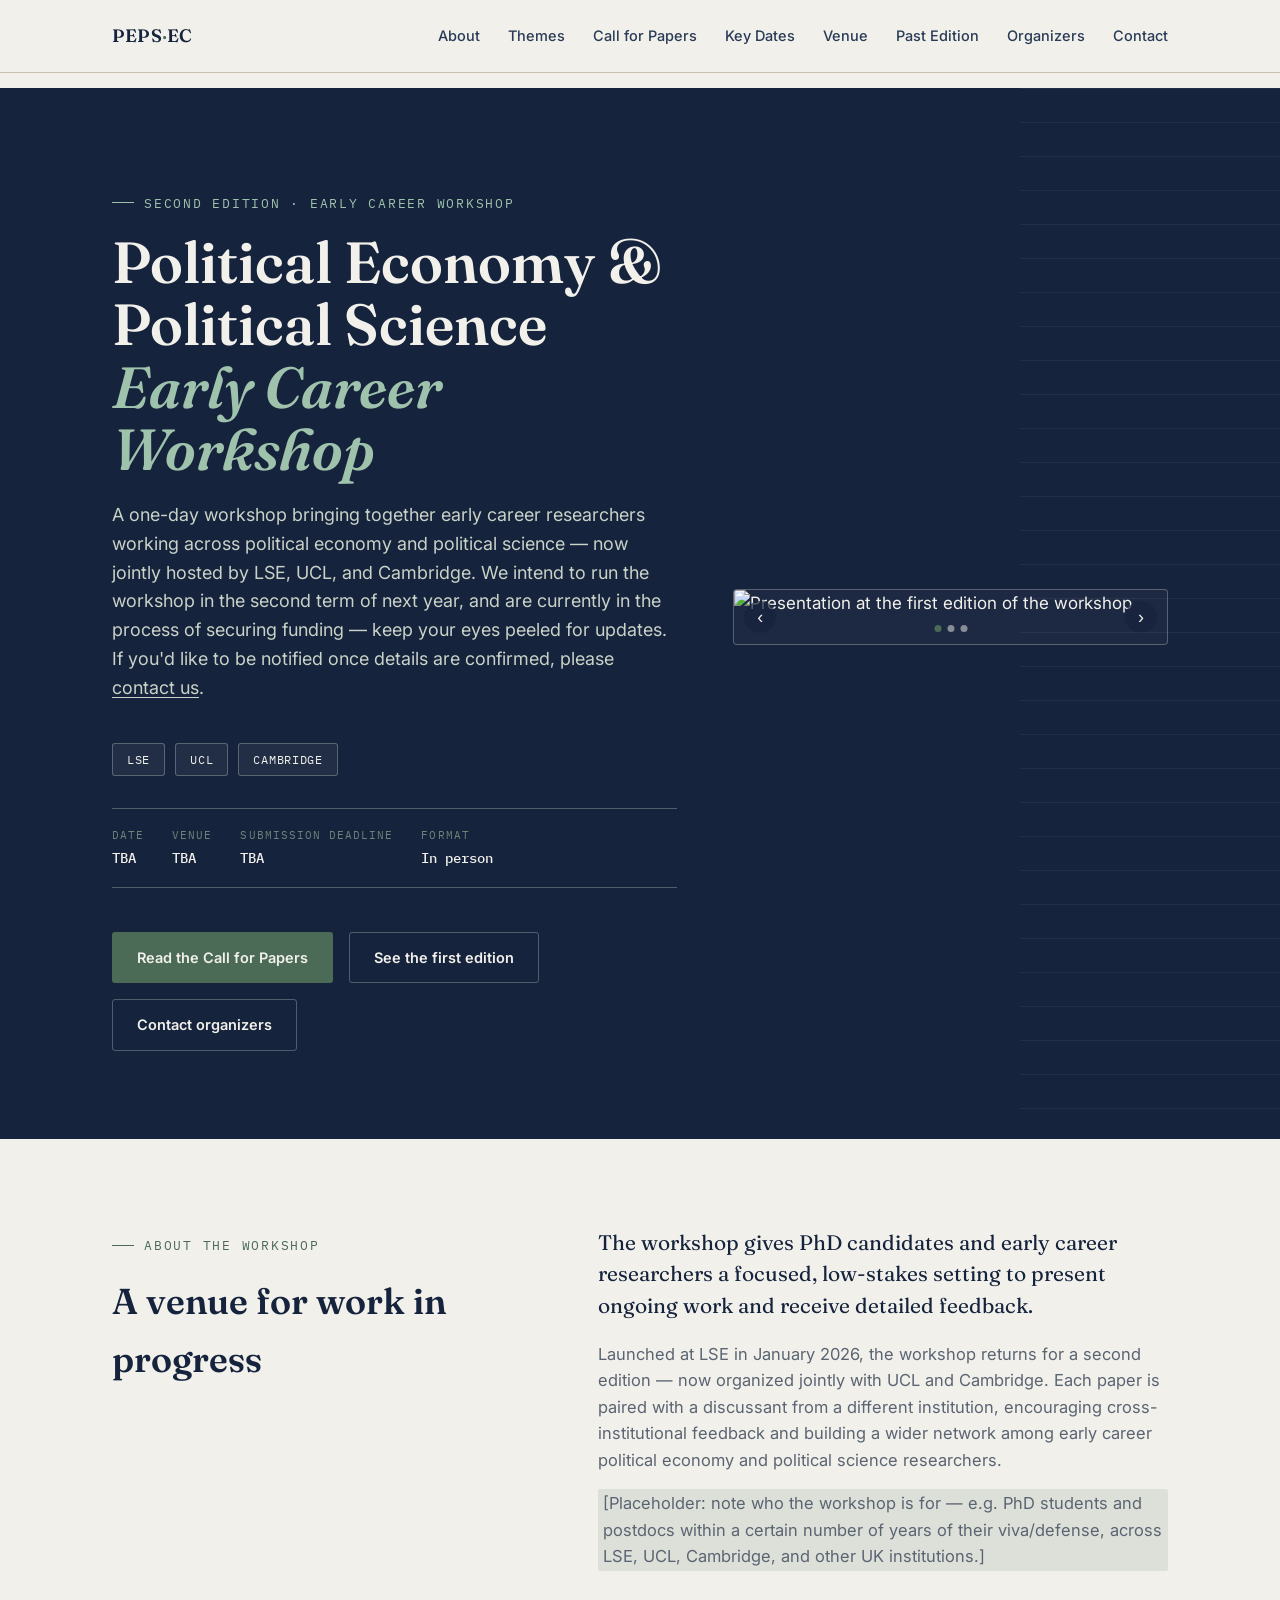
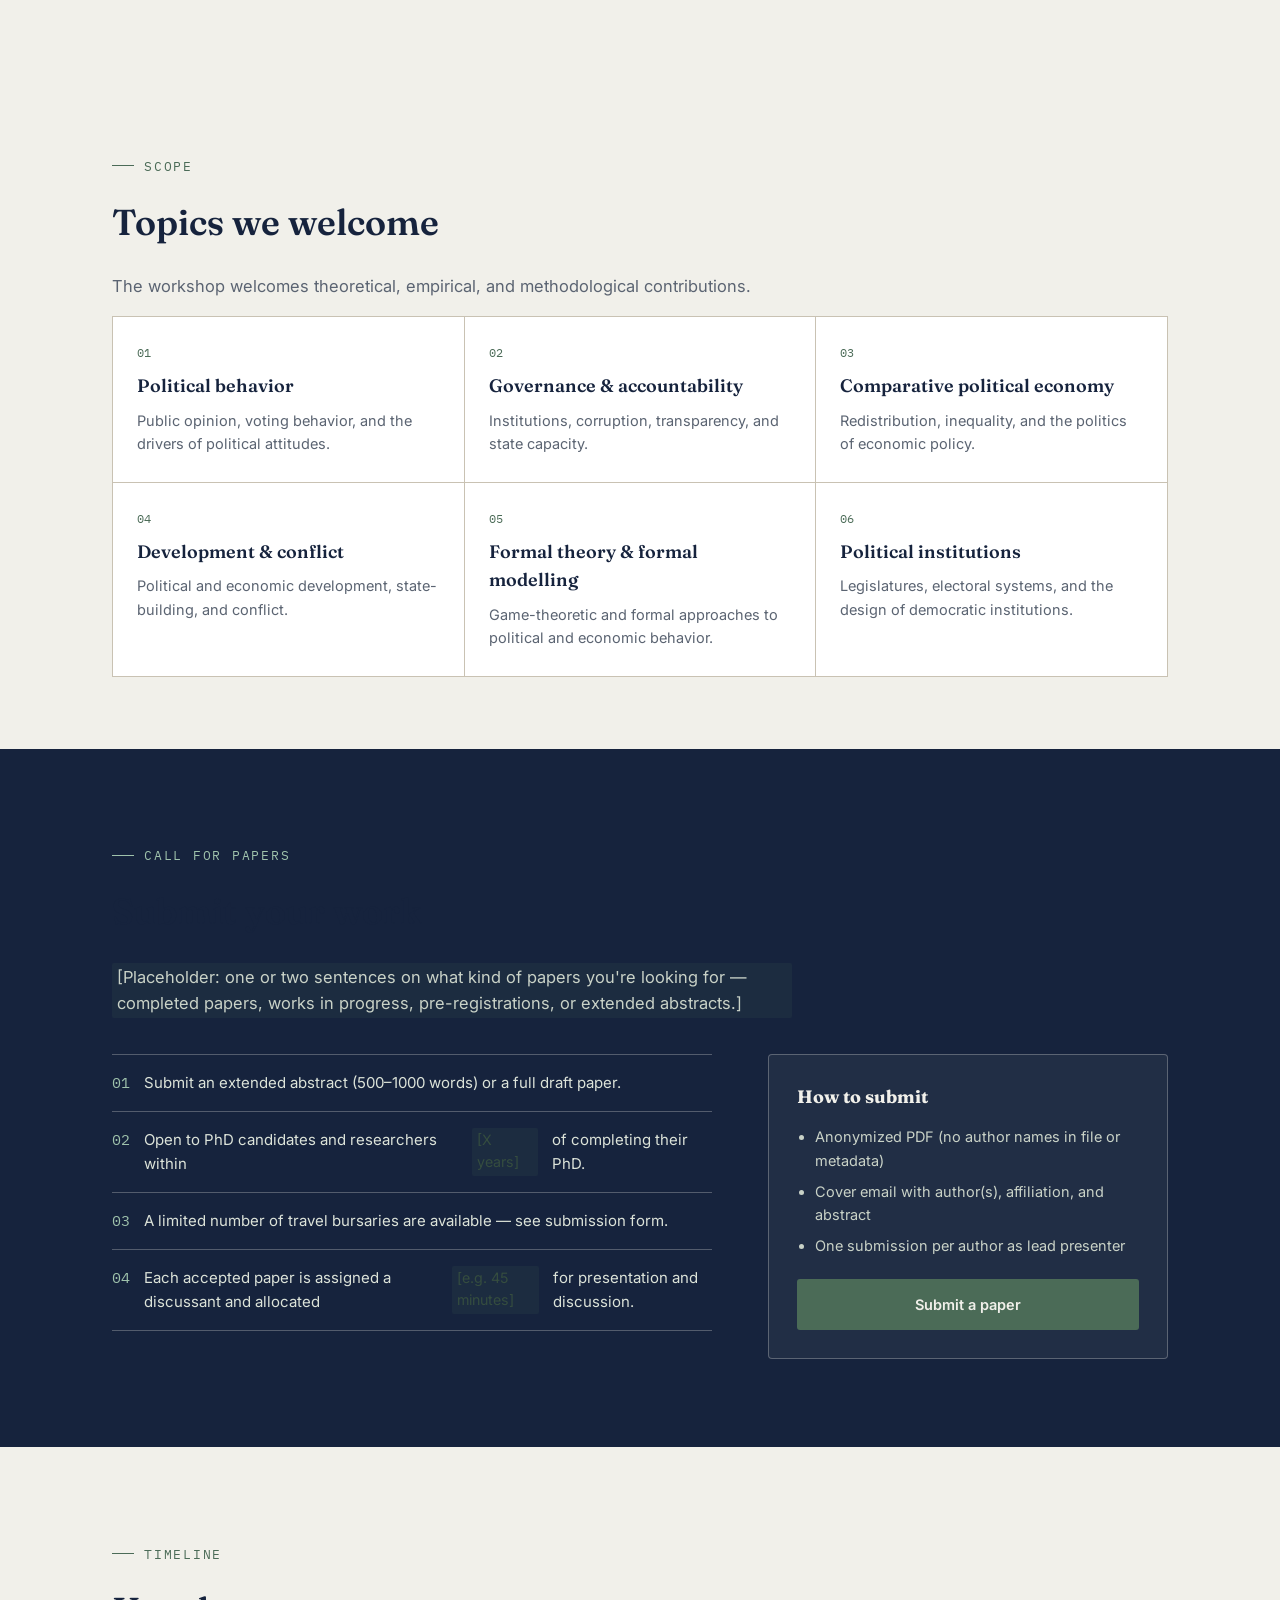
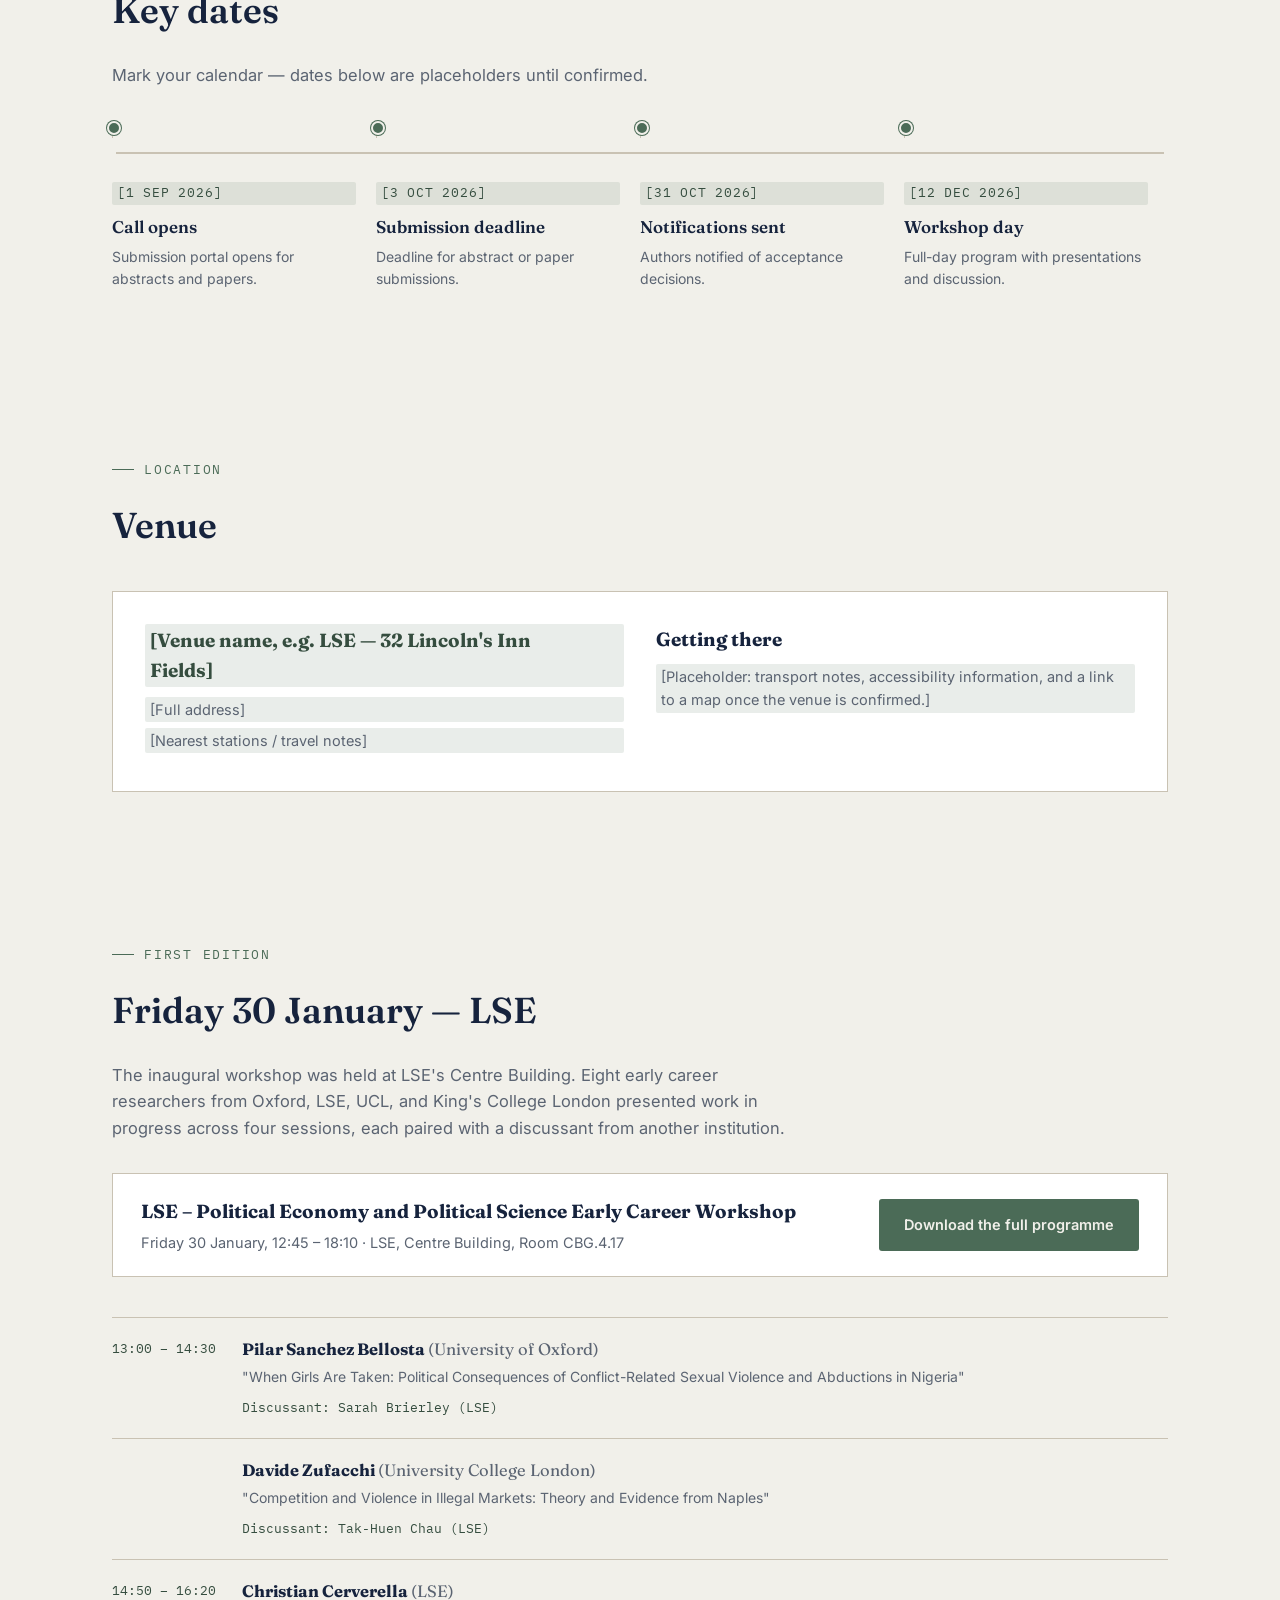
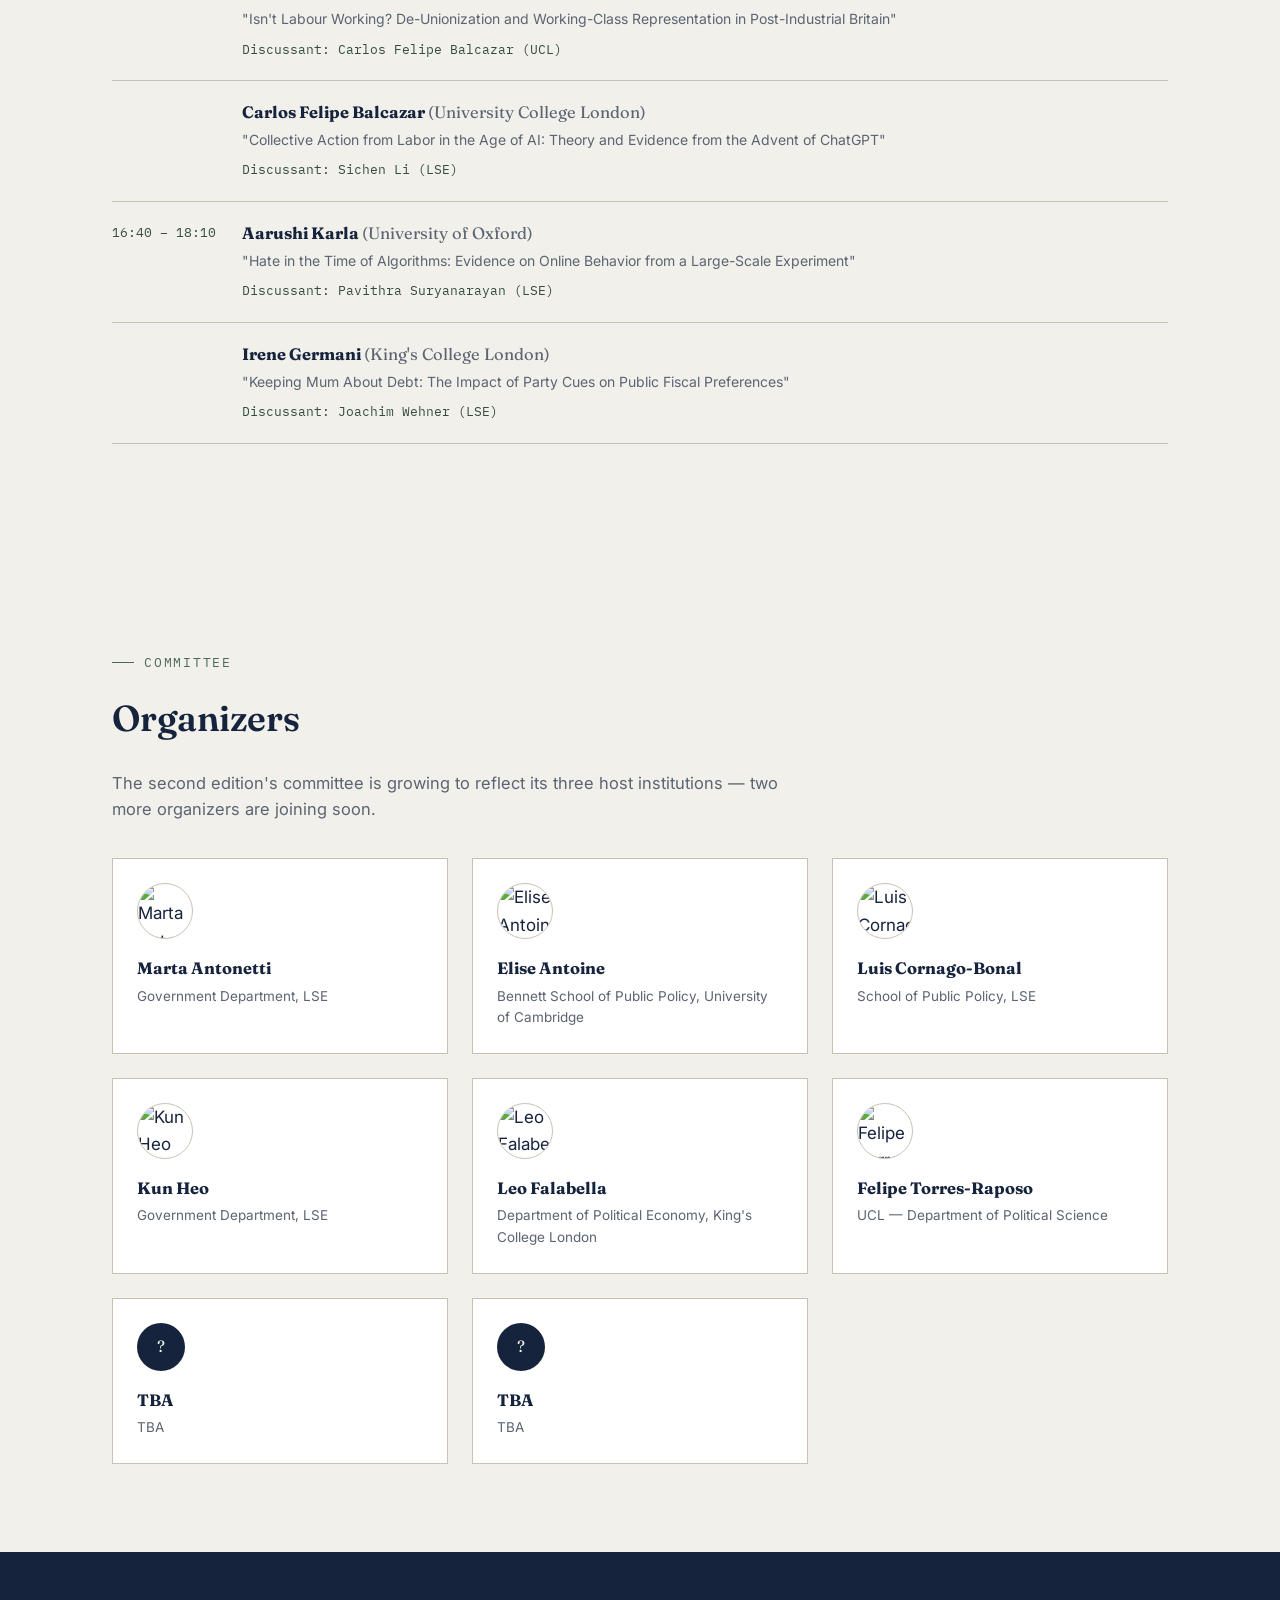
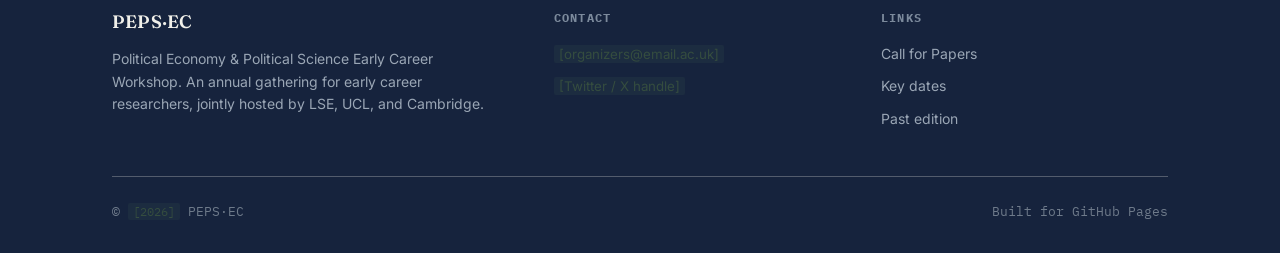
==== commit 4d0fb476: "Add files via upload" ====
--- a/docs/index.html
+++ b/docs/index.html
@@ -100,13 +100,42 @@
         </div>
       </div>
 
-      <div class="hero-photos">
-        <img src="images/edition1-photo1.jpg" alt="Presentation at the first edition of the workshop">
-        <img src="images/edition1-photo2.jpg" alt="Discussion during a paper session at the first edition">
-        <img src="images/edition1-photo3.jpg" alt="Speaker presenting research at the first edition">
+      <div class="hero-carousel" id="heroCarousel">
+        <div class="hero-carousel-track">
+          <img src="images/edition1-photo1.jpg" alt="Presentation at the first edition of the workshop">
+          <img src="images/edition1-photo2.jpg" alt="Discussion during a paper session at the first edition">
+          <img src="images/edition1-photo3.jpg" alt="Speaker presenting research at the first edition">
+        </div>
+        <button class="carousel-btn prev" onclick="heroCarouselMove(-1)" aria-label="Previous photo">‹</button>
+        <button class="carousel-btn next" onclick="heroCarouselMove(1)" aria-label="Next photo">›</button>
+        <div class="carousel-dots">
+          <span class="dot active" onclick="heroCarouselGoTo(0)"></span>
+          <span class="dot" onclick="heroCarouselGoTo(1)"></span>
+          <span class="dot" onclick="heroCarouselGoTo(2)"></span>
+        </div>
       </div>
     </div>
   </section>
+
+  <script>
+    let heroCarouselIndex = 0;
+    function heroCarouselUpdate() {
+      var track = document.querySelector('#heroCarousel .hero-carousel-track');
+      track.style.transform = 'translateX(-' + (heroCarouselIndex * 100) + '%)';
+      document.querySelectorAll('#heroCarousel .dot').forEach(function(d, i) {
+        d.classList.toggle('active', i === heroCarouselIndex);
+      });
+    }
+    function heroCarouselMove(dir) {
+      var imgs = document.querySelectorAll('#heroCarousel img');
+      heroCarouselIndex = (heroCarouselIndex + dir + imgs.length) % imgs.length;
+      heroCarouselUpdate();
+    }
+    function heroCarouselGoTo(i) {
+      heroCarouselIndex = i;
+      heroCarouselUpdate();
+    }
+  </script>
 
   <!-- ============ ABOUT ============ -->
   <section id="about">
@@ -312,12 +341,6 @@
           </div>
         </li>
       </ul>
-
-      <div class="gallery-grid">
-        <img src="images/edition1-photo1.jpg" alt="Presentation at the first edition of the workshop">
-        <img src="images/edition1-photo2.jpg" alt="Discussion during a paper session at the first edition">
-        <img src="images/edition1-photo3.jpg" alt="Speaker presenting research at the first edition">
-      </div>
     </div>
   </section>
 
--- a/docs/style.css
+++ b/docs/style.css
@@ -144,24 +144,58 @@
   .hero-grid { grid-template-columns: 1fr; }
 }
 
-.hero-photos {
-  display: grid;
-  grid-template-columns: 1fr 1fr;
-  gap: 12px;
-}
-.hero-photos img {
+.hero-carousel {
+  position: relative;
+  overflow: hidden;
+  border: 1px solid var(--rule-dark);
+  border-radius: 4px;
+  background: rgba(241,240,234,0.03);
+}
+.hero-carousel-track {
+  display: flex;
+  transition: transform 0.4s ease;
+}
+.hero-carousel-track img {
   width: 100%;
-  height: 150px;
-  object-fit: cover;
-  border: 1px solid var(--rule-dark);
-  border-radius: 3px;
-}
-.hero-photos img:first-child {
-  grid-column: 1 / -1;
-  height: 180px;
-}
+  flex: 0 0 100%;
+  height: auto;
+  display: block;
+}
+.carousel-btn {
+  position: absolute;
+  top: 50%;
+  transform: translateY(-50%);
+  background: rgba(22,35,61,0.7);
+  color: var(--paper);
+  border: none;
+  width: 32px;
+  height: 32px;
+  border-radius: 50%;
+  cursor: pointer;
+  font-size: 18px;
+  line-height: 1;
+}
+.carousel-btn.prev { left: 10px; }
+.carousel-btn.next { right: 10px; }
+.carousel-btn:hover { background: rgba(22,35,61,0.9); }
+.carousel-dots {
+  position: absolute;
+  bottom: 12px;
+  left: 50%;
+  transform: translateX(-50%);
+  display: flex;
+  gap: 6px;
+}
+.carousel-dots .dot {
+  width: 7px;
+  height: 7px;
+  border-radius: 50%;
+  background: rgba(241,240,234,0.5);
+  cursor: pointer;
+}
+.carousel-dots .dot.active { background: var(--stamp); }
 @media (max-width: 900px) {
-  .hero-photos { order: -1; }
+  .hero-carousel { order: -1; }
 }
 
 .hero h1 {
@@ -600,22 +634,6 @@
   font-family: var(--font-mono);
 }
 
-.gallery-grid {
-  display: grid;
-  grid-template-columns: repeat(3, 1fr);
-  gap: 16px;
-  margin-top: 36px;
-}
-@media (max-width: 700px) {
-  .gallery-grid { grid-template-columns: 1fr; }
-}
-.gallery-grid img {
-  width: 100%;
-  height: 260px;
-  object-fit: cover;
-  border: 1px solid var(--rule);
-}
-
 /* ---------- footer ---------- */
 footer {
   background: var(--ink);
